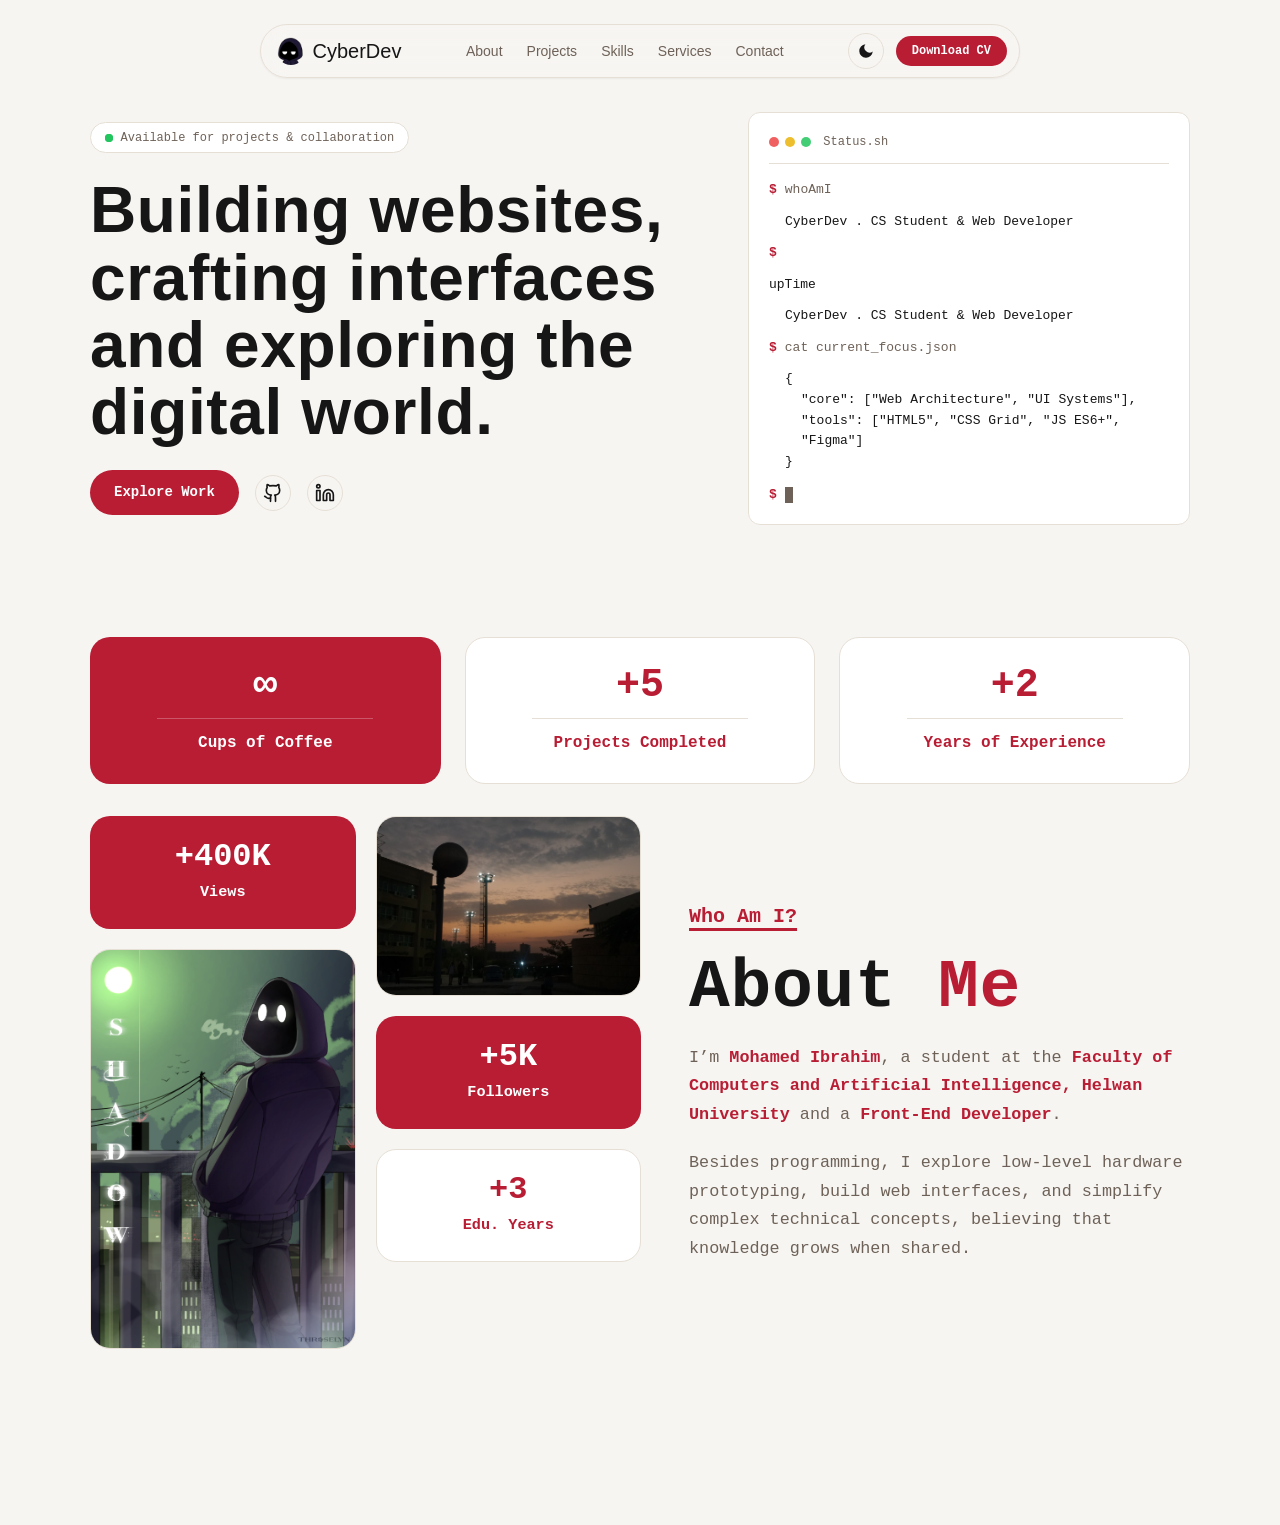
==== index.html @ 418213b0 "Moon icon fixed" ====
<!DOCTYPE html>
<html lang="en" data-theme="dark">
<head>
  <meta charset="UTF-8" />
  <meta name="viewport" content="width=device-width, initial-scale=1.0" />
  <title>CyberDev | Portfolio</title>
  <meta name="description" content="Personal engineering portfolio focusing on systems programming, web architectures, and hardware tinkering." />
  <link rel="stylesheet" href="style.css" />
  <script src="script.js"></script>
  <link rel="icon" type="image/png" href="../Photos/icon1.png">
  <link rel="preconnect" href="https://fonts.googleapis.com">
  <link rel="preconnect" href="https://fonts.gstatic.com" crossorigin>
  <link href="https://fonts.googleapis.com/css2?family=Inter:wght@400;500;600;700&family=JetBrains+Mono:wght@400;500;600&display=swap" rel="stylesheet">
  <link href="https://fonts.googleapis.com/css2?family=Syncopate:wght@700&family=Syne:wght@700;800&display=swap" rel="stylesheet">
</head>

<body class="page-container">
    <header>
<nav class="nav-pill">
            <a href="#" class="nav-brand">
                <span class="nav-logo">
                    <img src="../Photos/icon1.png" alt="Logo">
                </span>
                <span class="nav-title">CyberDev</span>
            </a>

            <!-- Desktop Links -->
            <div class="nav-links">
                <a href="#About">About</a>
                <a href="#Projects">Projects</a>
                <a href="#Skills">Skills</a>
                <a href="#Services">Services</a>
                <a href="#Contact">Contact</a>
            </div>

            <div class="nav-actions">
                <!-- Theme Toggle Button -->
                <button id="theme-btn" class="btn-icon" aria-label="Toggle Theme">
                    <!-- Sun icon -->
                    <svg class="icon-sun" xmlns="http://www.w3.org/2000/svg" width="18" height="18" viewBox="0 0 24 24" fill="none" stroke="currentColor" stroke-width="2" stroke-linecap="round" stroke-linejoin="round"><circle cx="12" cy="12" r="4"/><path d="M12 2v2"/><path d="M12 20v2"/><path d="m4.93 4.93 1.41 1.41"/><path d="m17.66 17.66 1.41 1.41"/><path d="M2 12h2"/><path d="M20 12h2"/><path d="m6.34 17.66-1.41 1.41"/><path d="m19.07 4.93-1.41 1.41"/></svg>
                    <!-- Moon icon -->
                    <svg class="icon-moon" xmlns="http://www.w3.org/2000/svg" width="18" height="18" viewBox="0 0 24 24" fill="currentColor" stroke="none">
                    <path d="M21 12.79A9 9 0 1 1 11.21 3 7 7 0 0 0 21 12.79z"/>
                    </svg>
                </button>

                <!-- Desktop CV Button -->
                <a href="../assets/CV.pdf" download class="btn-accent btn-sm hide-mobile">Download CV</a>

                <!-- Mobile Hamburger Button -->
                <button id="mobile-menu-btn" class="btn-icon mobile-only" aria-label="Open Navigation Menu">
                    <svg class="icon-menu" xmlns="http://www.w3.org/2000/svg" width="18" height="18" viewBox="0 0 24 24" fill="none" stroke="currentColor" stroke-width="2" stroke-linecap="round" stroke-linejoin="round"><line x1="4" x2="20" y1="12" y2="12"/><line x1="4" x2="20" y1="6" y2="6"/><line x1="4" x2="20" y1="18" y2="18"/></svg>
                    <svg class="icon-close" xmlns="http://www.w3.org/2000/svg" width="18" height="18" viewBox="0 0 24 24" fill="none" stroke="currentColor" stroke-width="2" stroke-linecap="round" stroke-linejoin="round" style="display: none;"><line x1="18" y1="6" x2="6" y2="18"/><line x1="6" y1="6" x2="18" y2="18"/></svg>
                </button>
            </div>
        </nav>

        <!-- Mobile Dropdown Drawer -->
        <div id="mobile-drawer" class="mobile-drawer surface">
            <a href="#About" class="mobile-nav-link">About</a>
            <a href="#Projects" class="mobile-nav-link">Projects</a>
            <a href="#Skills" class="mobile-nav-link">Skills</a>
            <a href="#Services" class="mobile-nav-link">Services</a>
            <a href="#Contact" class="mobile-nav-link">Contact</a>
            <a href="../assets/CV.pdf" download class="btn-accent btn-full">Download CV</a>
        </div>
    </header>
    <main class="main-content">
        <!--Hero Section-->
        <section class="hero-grid">
            <!--Left Column:Header Text-->
            <div class="hero-text scroll-reveal slide-left">
                <div class="status-pill">
                    <span class="status-dot"></span>
                    <span class="status-text">Available for projects & collaboration</span>
                </div>

                <h1 class="hero-title">Building websites, crafting interfaces and exploring the digital world.</h1>
                <div class="hero-actions">
                    <a href="#projects" class="btn-accent">Explore Work</a>
                    <a href="https://github.com/MohamedIbrahim-Cyber" target="_blank" rel="noopener noreferrer" class="btn-icon surface" aria-label="GitHub">
                        <svg xmlns="http://www.w3.org/2000/svg" width="20" height="20" viewBox="0 0 24 24" fill="none" stroke="currentColor" stroke-width="2" stroke-linecap="round" stroke-linejoin="round"><path d="M15 22v-4a4.8 4.8 0 0 0-1-3.5c3 0 6-2 6-5.5.08-1.25-.27-2.48-1-3.5.28-1.15.28-2.35 0-3.5 0 0-1 0-3 1.5-2.64-.5-5.36-.5-8 0C6 2 5 2 5 2c-.3 1.15-.3 2.35 0 3.5A5.403 5.403 0 0 0 4 9c0 3.5 3 5.5 6 5.5-.39.49-.68 1.05-.85 1.65-.17.6-.22 1.23-.15 1.85v4"/><path d="M9 18c-4.51 2-5-2-7-2"/></svg>
                    </a>
                    <a href="https://linkedin.com" target="_blank" rel="noopener noreferrer" class="btn-icon surface" aria-label="LinkedIn">
                        <svg xmlns="http://www.w3.org/2000/svg" width="20" height="20" viewBox="0 0 24 24" fill="none" stroke="currentColor" stroke-width="2" stroke-linecap="round" stroke-linejoin="round"><path d="M16 8a6 6 0 0 1 6 6v7h-4v-7a2 2 0 0 0-2-2 2 2 0 0 0-2 2v7h-4v-7a6 6 0 0 1 6-6z"/><rect width="4" height="12" x="2" y="9"/><circle cx="4" cy="4" r="2"/></svg>
                    </a>
                </div>
            </div>
            <!--Right Column: Terminal-->
            <div class="terminal-card surface scroll-reveal slide-right delay-200">
                <div class="terminal-header">
                    <div class="window-dots">
                        <span class="dot red-dot"></span>
                        <span class="dot yellow-dot"></span>
                        <span class="dot green-dot"></span>
                    </div>
                    <span class="terminal-title">Status.sh</span>
                </div>
                <div class="terminal-body">
                    <div class="command-line">
                        <span class="prompt-symbol">$</span>
                        <span>whoAmI</span>
                    </div>
                    <div class="command-output">CyberDev . CS Student & Web Developer</div>
                        <span class="prompt-symbol">$</span>
                        <span>upTime</span>
                    <div class="command-output">CyberDev . CS Student & Web Developer</div>
                    <div class="command-line">
                        <span class="prompt-symbol">$</span>
                        <span>cat current_focus.json</span>
                    </div>
                    <div class="command-output json-block">
                        <span>{</span>
                        <div class="json-indent">"core": ["Web Architecture", "UI Systems"],</div>
                        <div class="json-indent">"tools": ["HTML5", "CSS Grid", "JS ES6+", "Figma"]</div>
                        <span>}</span>
                    </div>
                    <div class="command-line">
                        <span class="prompt-symbol">$</span>
                        <span class="cursor-blink"></span>
                    </div>
                </div>
            </div>
        </section>
        <section id="About" class="section-container">
        <!-- Top row (3 cards) -->
        <div class="stats-top-grid">
            <div class="stat-card stat-card-accent">
            <span class="stat-number">∞</span>
            <hr class="stat-divider">
            <span class="stat-label">Cups of Coffee</span>
            </div>

            <div class="stat-card surface">
            <span class="stat-number">+5</span>
            <hr class="stat-divider">
            <span class="stat-label">Projects Completed</span>
            </div>

            <div class="stat-card surface">
            <span class="stat-number">+2</span>
            <hr class="stat-divider">
            <span class="stat-label">Years of Experience</span>
            </div>
        </div>

        <!-- Bottom row: Mosaic on Left + Bio on Right -->
        <div class="about-bento-grid">
            
            <!-- Left: 2-Column Media/Stats Mosaic -->
            <div class="mosaic-grid">
            
            <!-- Mosaic Column 1 -->
            <div class="mosaic-col">
                <div class="stat-card stat-card-accent stat-mini">
                <span class="stat-number">+400K</span>
                <span class="stat-label">Views</span>
                </div>
                <div class="photo-card photo-tall surface">
                <img src="../Photos/shadow-card.png" alt="Profile tall">
                </div>
            </div>

            <!-- Mosaic Column 2 -->
            <div class="mosaic-col">
                <div class="photo-card photo-wide surface">
                <img src="../Photos/sun-card.jpg" alt="Campus wide">
                </div>
                <div class="stat-card stat-card-accent stat-mini">
                <span class="stat-number">+5K</span>
                <span class="stat-label">Followers</span>
                </div>
                <div class="stat-card surface stat-mini stat-white">
                <span class="stat-number">+3</span>
                <span class="stat-label">Edu. Years</span>
                </div>
            </div>

            </div>

            <!-- Right: Bio Card -->
            <div class="bio-card">
            <span class="bio-subtitle">Who Am I?</span>
            <h2 class="bio-title">About <span class="text-accent-inline">Me</span></h2>
            <p class="bio-text">
                I’m <strong class="text-highlight">Mohamed Ibrahim</strong>, a student at the <strong class="text-highlight">Faculty of Computers and Artificial Intelligence, Helwan University</strong> and a <strong class="text-highlight">Front-End Developer</strong>.
            </p>
            <p class="bio-text">
                Besides programming, I explore low-level hardware prototyping, build web interfaces, and simplify complex technical concepts, believing that knowledge grows when shared.
            </p>
            </div>

        </div>
        </section>
        <section id="projects" class="section-container">

    </main>
    <footer>

    </footer>
</body>
</html>
---- style.css ----
:root {
  /* Light Theme Default */
--bg: #f7f5f2;             
  --surface: #ffffff;       
  --border: #e6dfd5;        
  --text-primary: #161616;   
  --text-secondary: #6e6258;
  --accent-bg: #b81d34;      
  --accent-text: #ffffff;
  --font-header: 'Bebas Neue', Impact, 'Arial Narrow', sans-serif;
  --font-body:'Shadows Into Light', monospace;
  --ease-spring: cubic-bezier(0.16, 1, 0.3, 1);
  --shadow-sm: 0 1px 2px 0 rgba(0, 0, 0, 0.05);
  --shadow-hover: 0 20px 40px -10px rgba(0, 0, 0, 0.12);
}

[data-theme="dark"] {
  /* Dark Theme */
  --bg: #161616;             
  --surface: #282828;       
  --border: #710014;         
  --text-primary: #f2f1ed;   
  --text-secondary: #b38f6f; 
  --accent-bg: #b81d34;    
  --accent-text: #ffffff;
  --shadow-hover: 0 20px 40px -10px rgba(255, 255, 255, 0.04);
}

*, *::before, *::after {
  box-sizing: border-box;
  margin: 0;
  padding: 0;
}

html {
  scroll-behavior: smooth;
}

body {
  background-color: var(--bg);
  color: var(--text-primary);
  font-family: var(--font-header);
  line-height: 1.5;
  -webkit-font-smoothing: antialiased;
  transition: background-color 0.3s ease, color 0.3s ease;
  overflow-x: hidden;
}

h1, h2, h3, h4, h5, h6 { 
  font-family: var(--font-header);
  letter-spacing: 0.01em;
  color: var(--text-primary); 
}

p { 
  color: var(--text-secondary); 
}

span { color: var(--accent); }

button {
  background-color: var(--primary);
  color: var(--text);
}

.page-container {
  min-height: 100vh;
  display: flex;
  flex-direction: column;
  align-items: center;
  padding: 6rem 1.5rem 4rem ;  
}
.main-content{
  width: 100%;
  max-width: 1100px;
  display:flex;
  flex-direction: column;
  gap: 7rem;
}

.surface{
  background-color: var(--surface);
  border: 1px solid var(--border);
  transition: background-color 0.3s ease, border-color 0.3s ease;
}


/* Buttons */

.btn-accent{
  background-color: var(--accent-bg);
  color: var(--accent-text);
  font-family: var(--font-body);
  font-weight:600;
  padding: 0.75rem 1.5rem;
  border-radius: 9999px;
  text-decoration: none;
  display: inline-flex;
  align-items: center;
  gap: 0.5rem;
  font-size: 0.875rem;
  border:none;
  cursor: pointer;
  transition: transform 0.2s ease, opacity 0.2s ease;
}

.btn-accent:hover{
  transform: translateY(-1px);
  opacity: 0.9;
}

.btn-sm{
  padding: 0.4rem 1rem;
  font-size: 0.75rem;
}

.btn-icon{
  width: 2.25rem;
  height: 2.25rem;
  border-radius: 50%;
  display:flex;
  align-items: center;
  justify-content: center;
  background: transparent;
  color: var(--text-primary);
  border: 1px solid var(--border);
  cursor:pointer;
  text-decoration: none;
  transition: background-color 0.2s ease, color 0.2s ease;
}

.btn-icon:hover{
  background-color: var(--border);
}

/* nav pill*/

.nav-pill{
  position:fixed;
  top:1.5rem;
  left:50%;
  transform:translateX(-50%);
  z-index: 1000;
  display: flex;
  align-items:center;
  justify-content:space-between;
  width: calc(100% - 3rem);
  max-width: 760px;
  padding: 0.5rem 0.75rem 0.5rem 1rem;
  border-radius: 9999px;
  background-color: rgba(var(--surface),0.75);
  backdrop-filter: blur(12px);
  -webkit-backdrop-filter: blur(12px);
  border: 1px solid var(--border);
  box-shadow: var(--shadow-sm);
}
.nav-brand{
  display:flex;
  align-items: center;
  gap:0.5rem;
  font-family: var(--font-header);
  font-size: 1.25rem;
  color: var(--text-primary);
  text-decoration:none;
}
.nav-logo img {
  width: 1.75rem;
  height: 1.75rem;
  border-radius: 50%;
  object-fit: cover;
  display: block;
}

.nav-links{
  display: none;
  align-items: center;
  gap: 1.5rem;
}

.nav-links a {
  color: var(--text-secondary);
  text-decoration: none;
  font-size: 0.875rem;
  font-weight: 500;
  transition: color 0.2s ease;
}

.nav-links a:hover {
  color: var(--text-primary);
}

.nav-actions {
  display: flex;
  align-items: center;
  gap: 0.75rem;
}

.mobile-only {
  display: flex;
}

@media (min-width: 768px) {
  .mobile-only {
    display: none !important;
  }
}

.mobile-drawer {
  position: fixed;
  top: 5.5rem;
  left: 50%;
  transform: translateX(-50%) translateY(-20px);
  width: calc(100% - 3rem);
  max-width: 760px;
  border-radius: 1.5rem;
  padding: 1.5rem;
  display: flex;
  flex-direction: column;
  gap: 1rem;
  z-index: 999;
  box-shadow: var(--shadow-hover);
  opacity: 0;
  pointer-events: none;
  transition: opacity 0.3s var(--ease-spring), transform 0.3s var(--ease-spring);
}

.mobile-drawer.is-open {
  opacity: 1;
  pointer-events: auto;
  transform: translateX(-50%) translateY(0);
}

.mobile-nav-link {
  font-family: var(--font-header);
  font-size: 1.4rem;
  letter-spacing: 0.03em;
  color: var(--text-primary);
  text-decoration: none;
  padding: 0.5rem 0;
  border-bottom: 1px solid var(--border);
  transition: color 0.2s ease;
}

.mobile-nav-link:hover {
  color: var(--accent-bg);
}

.btn-full {
  width: 100%;
  justify-content: center;
  margin-top: 0.5rem;
}

/* Light/Dark Mode Icon Swap */
[data-theme="dark"] .icon-moon { display: none; }
[data-theme="dark"] .icon-sun { display: block; }
:root:not([data-theme="dark"]) .icon-moon { display: block; }
:root:not([data-theme="dark"]) .icon-sun { display: none; }


/* HERO SECTION & TERMINAL CARD */
.hero-grid {
  display: grid;
  grid-template-columns: 1fr;
  gap: 2.5rem;
  align-items: center;
  margin-top: 1rem;
}

.hero-text {
  display: flex;
  flex-direction: column;
  gap: 1.5rem;
}

.hero-title {
  font-family: var(--font-display);
  font-size: clamp(2.5rem, 6vw, 4rem);
  line-height: 1.05;
}

.hero-actions {
  display: flex;
  flex-wrap: wrap;
  align-items: center;
  gap: 1rem;
}

/* Live Status Dot & Pulse */
.status-pill {
  display: inline-flex;
  align-items: center;
  gap: 0.5rem;
  padding: 0.35rem 0.85rem;
  border-radius: 9999px;
  background-color: var(--surface);
  border: 1px solid var(--border);
  font-family: var(--font-body);
  font-size: 0.75rem;
  color: var(--text-secondary);
  width: fit-content;
}

.status-dot {
  position: relative;
  width: 0.5rem;
  height: 0.5rem;
  border-radius: 50%;
  background-color: #22C55E;
}

.status-dot::before {
  content: '';
  position: absolute;
  top: 0; left: 0;
  width: 100%; height: 100%;
  background-color: inherit;
  border-radius: 50%;
  animation: pulse-ring 2s var(--ease-spring) infinite;
}

/* Terminal Card */
.terminal-card {
  border-radius: 0.75rem;
  padding: 1.25rem;
  font-size: 0.8125rem;
  display: flex;
  flex-direction: column;
  gap: 1rem;
  font-family: var(--font-body);
  animation: floating 2.5s ease-in-out infinite alternate;
  will-change: transform;
}

.terminal-header {
  display: flex;
  align-items: center;
  border-bottom: 1px solid var(--border);
  padding-bottom: 0.75rem;
  color: var(--text-secondary);
}

.window-dots {
  display: flex;
  gap: 0.35rem;
}

.dot {
  width: 0.65rem;
  height: 0.65rem;
  border-radius: 50%;
}
.red-dot{ background-color: rgba(239, 68, 68, 0.85); }
.yellow-dot{ background-color: rgba(234, 179, 8, 0.85); }
.green-dot{ background-color: rgba(34, 197, 94, 0.85); }

.terminal-title {
  margin-left: 0.75rem;
  font-size: 0.75rem;
}

.terminal-body {
  display: flex;
  flex-direction: column;
  gap: 0.75rem;
}

.command-line {
  display: flex;
  align-items: center;
  gap: 0.5rem;
  color: var(--text-secondary);
}

.prompt-symbol {
  color: var(--accent-bg);
  font-weight: 600;
}

.command-output {
  padding-left: 1rem;
  color: var(--text-primary);
}

.json-block {
  line-height: 1.6;
}

.json-indent {
  padding-left: 1rem;
}

.cursor-blink {
  display: inline-block;
  width: 0.5rem;
  height: 1rem;
  background-color: currentColor;
  vertical-align: middle;
  animation: blink 1s step-end infinite;
}

/*about me*/

/* Top 3 Stat Cards */
.stats-top-grid {
  display: grid;
  grid-template-columns: 1fr;
  gap: 1.5rem;
}

@media (min-width: 768px) {
  .stats-top-grid {
    grid-template-columns: repeat(3, 1fr);
  }
}

.stat-card {
  border-radius: 1.25rem;
  padding: 1.75rem 1.25rem;
  display: flex;
  flex-direction: column;
  align-items: center;
  justify-content: center;
  text-align: center;
  gap: 0.5rem;
  border: 1px solid var(--border);
  transition: transform 0.2s ease, box-shadow 0.2s ease;
}

.stat-card:hover {
  transform: translateY(-3px);
}

.stat-card-accent {
  background-color: var(--accent-bg);
  border-color: transparent;
  color: var(--accent-text);
}

.stat-number {
  font-family: var(--font-body);
  font-weight: 800;
  font-size: 2.5rem;
  line-height: 1;
  color: var(--accent-bg);
}

.stat-card-accent .stat-number {
  color: var(--accent-text);
}

.stat-divider {
  width: 70%;
  border: none;
  border-top: 1px solid var(--border);
  margin: 0.25rem 0;
}

.stat-card-accent .stat-divider {
  border-top-color: rgba(255, 255, 255, 0.25);
}

.stat-label {
  font-family: var(--font-body);
  font-size: 1rem;
  font-weight: 700;
  color: var(--accent-bg);
}

.stat-card-accent .stat-label {
  color: var(--accent-text);
}

/* Bottom Split: Mosaic (Left) & Bio (Right) */
.about-bento-grid {
  display: grid;
  grid-template-columns: 1fr;
  gap: 3rem;
  align-items: center;
  margin-top: 2rem;
}

@media (min-width: 1024px) {
  .about-bento-grid {
    grid-template-columns: 1.15fr 1fr;
  }
}

/* Left Mosaic: Exactly 2 Equal Columns */
.mosaic-grid {
  display: grid;
  grid-template-columns: 1fr 1fr;
  gap: 1.25rem;
}

.mosaic-col {
  display: flex;
  flex-direction: column;
  gap: 1.25rem;
}

/* Mini Stat Card Variants */
.stat-mini {
  padding: 1.5rem 1rem;
  border-radius: 1.25rem;
}

.stat-mini .stat-number {
  font-size: 2rem;
  font-weight: 800;
}

.stat-mini .stat-label {
  font-size: 0.95rem;
  font-weight: 700;
}

.stat-white {
  background-color: var(--surface);
  border: 1px solid var(--border);
}

.stat-white .stat-number,
.stat-white .stat-label {
  color: var(--accent-bg);
}

/* Photo Frames */
.photo-card {
  border-radius: 1.25rem;
  overflow: hidden;
  border: 1px solid var(--border);
}

.photo-card img {
  width: 100%;
  height: 100%;
  object-fit: cover;
  display: block;
}

.photo-tall {
  height: 400px;
}

.photo-wide {
  height: 180px;
}

/* Right Column Bio */
.bio-card {
  display: flex;
  flex-direction: column;
  gap: 1.25rem;
}

.bio-subtitle {
  font-family: var(--font-body);
  font-size: 1.25rem;
  font-weight: 800;
  color: var(--accent-bg);
  text-decoration: underline;
  text-underline-offset: 6px;
  text-decoration-thickness: 3px;
  width: fit-content;
}

.bio-title {
  font-family: var(--font-body);
  font-size: clamp(3rem, 5.5vw, 4.25rem);
  font-weight: 800;
  line-height: 1.05;
  color: var(--text-primary);
}

.text-accent-inline {
  color: var(--accent-bg);
}

.bio-text {
  font-family: var(--font-body);
  font-size: 1.05rem;
  line-height: 1.7;
  color: var(--text-secondary);
}

.text-highlight {
  color: var(--accent-bg);
  font-weight: 700;
}


/* keyframes */
@keyframes floating {
  0% { transform: translateY(0px); }
  100% { transform: translateY(-10px); }
}

@keyframes blink {
  0%, 100% { opacity: 1; }
  50% { opacity: 0; }
}

@keyframes pulse-ring {
  0% { transform: scale(0.8); opacity: 0.7; }
  100% { transform: scale(2.6); opacity: 0; }
}


/* MEDIA QUERIES */
@media (min-width: 768px) {
  .nav-links { display: flex; }
}

@media (min-width: 768px) {
  .stats-top-grid {
    grid-template-columns: repeat(3, 1fr);
  }
}

@media (min-width: 1024px) {
  .about-bento-grid {
    grid-template-columns: 1.1fr 1fr;
  }
}

@media (min-width: 1024px) {
  .hero-grid { grid-template-columns: 7fr 5fr; }
}

@media (max-width: 640px) {
  .hide-mobile { display: none; }
}
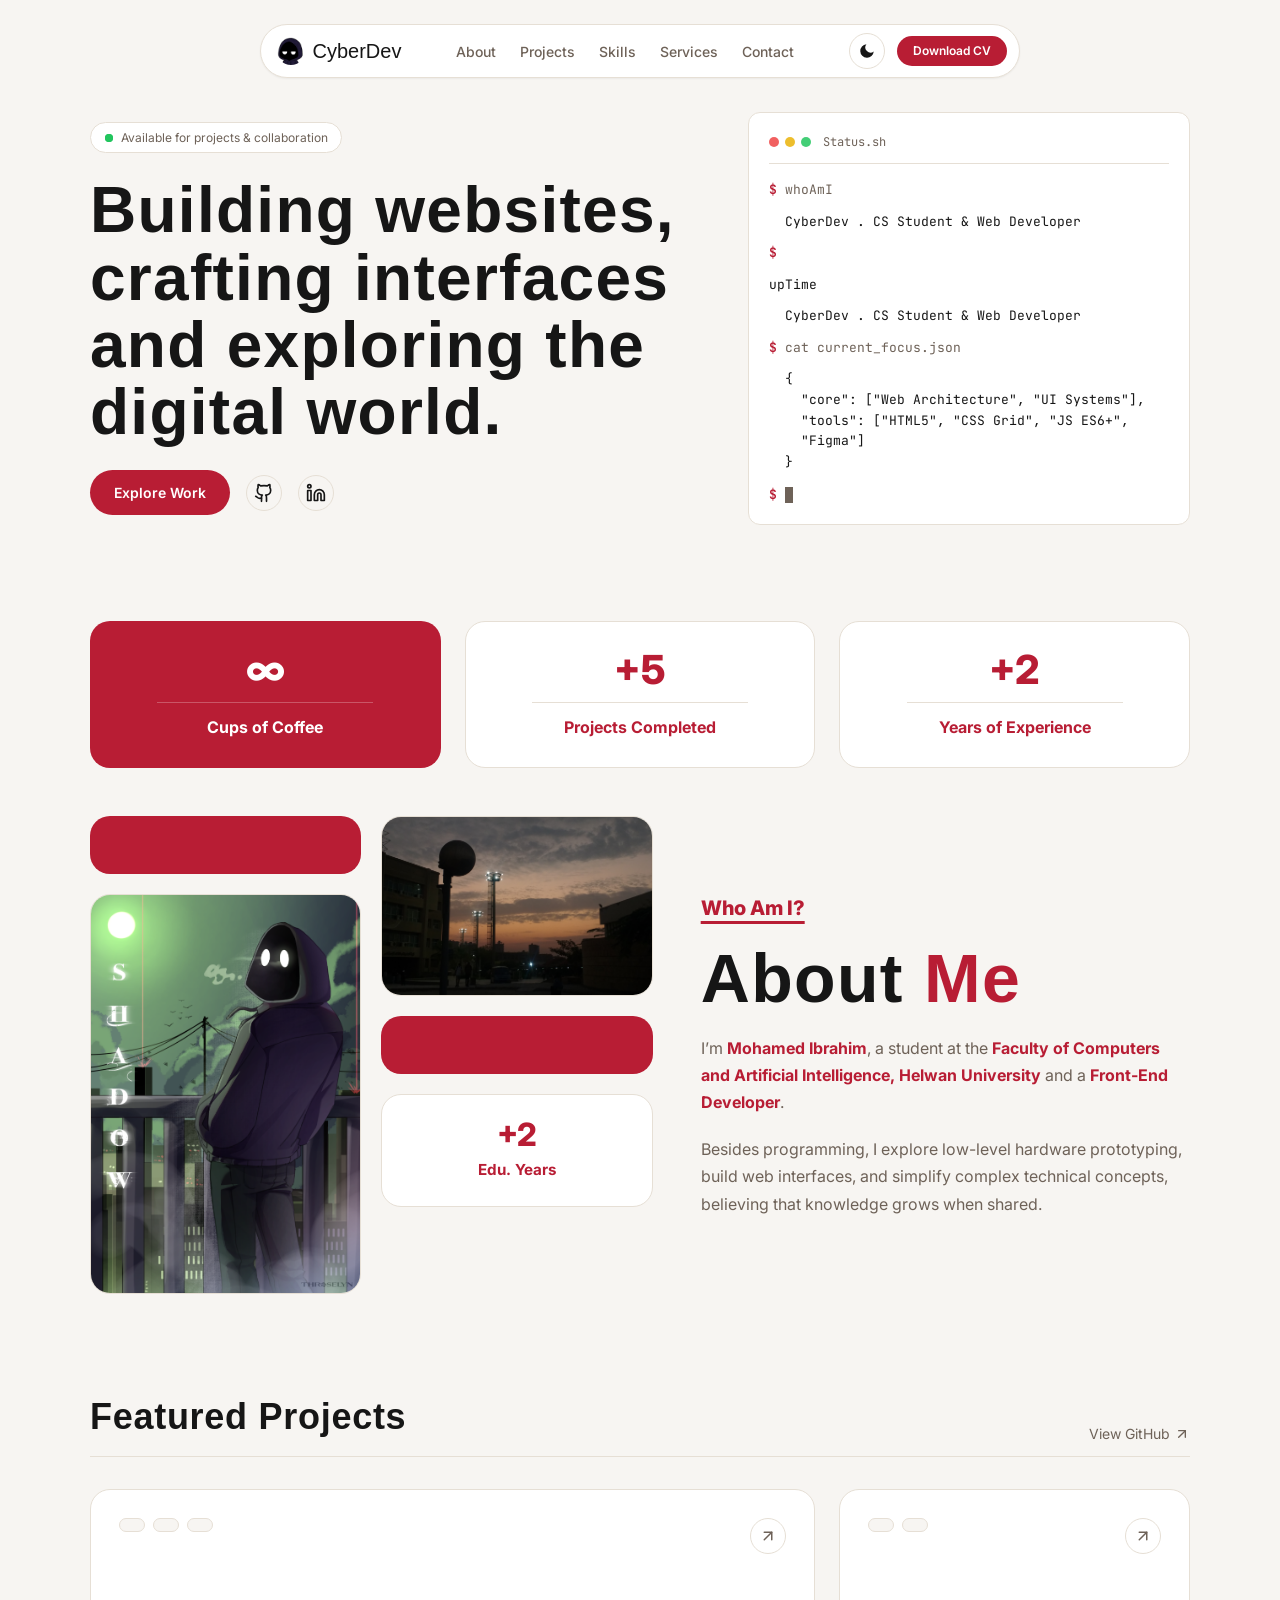
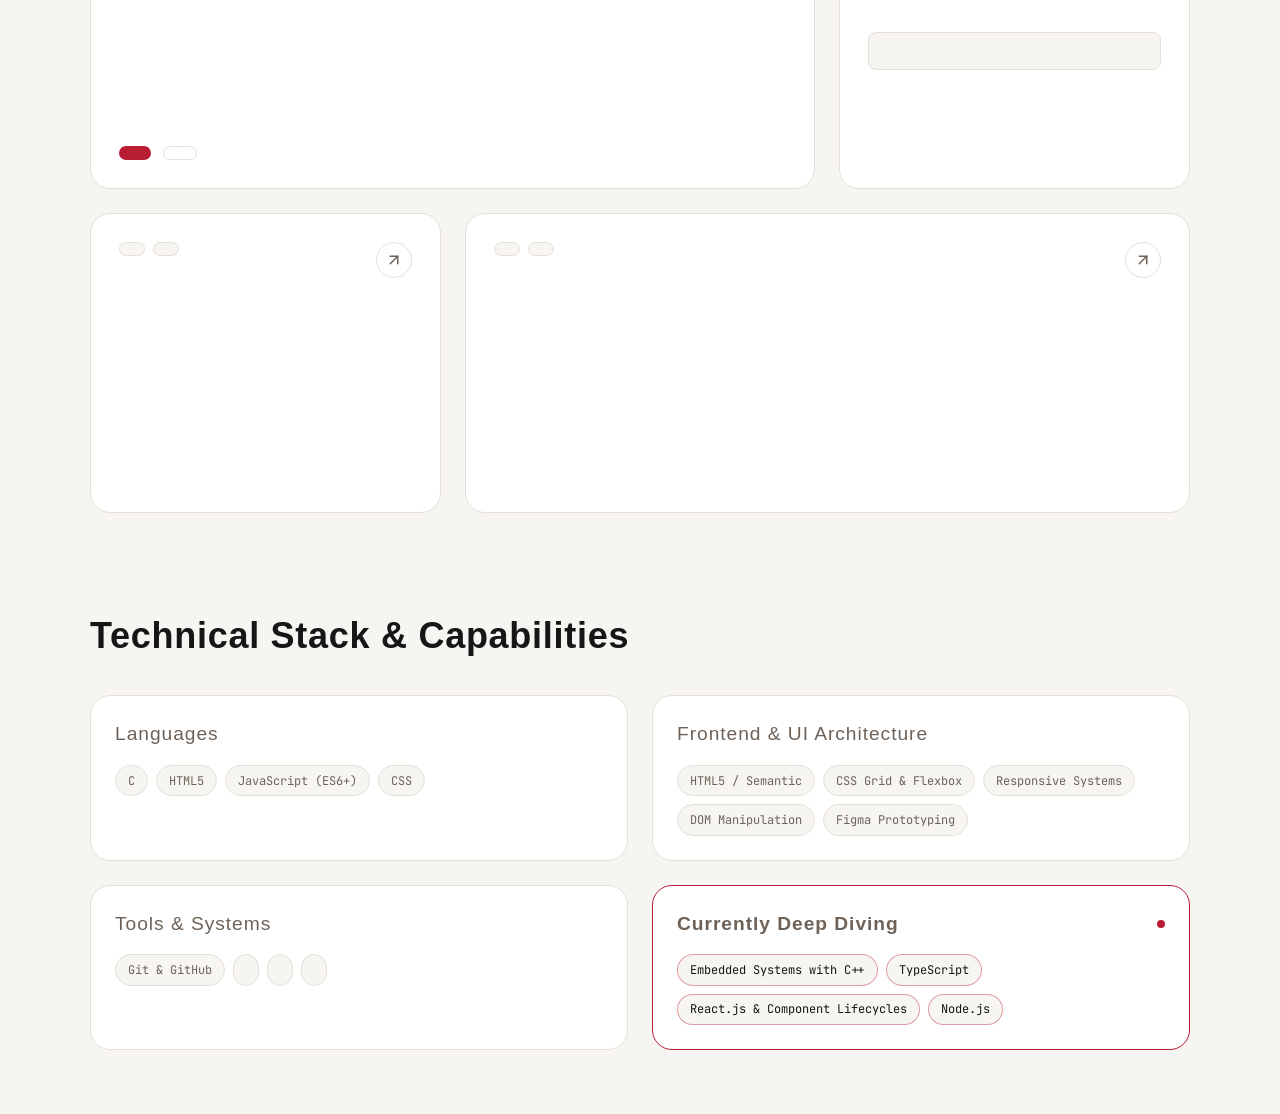
==== commit a19410bc: "Projects and Skills sections added" ====
--- a/index.html
+++ b/index.html
@@ -153,8 +153,8 @@
             <!-- Mosaic Column 1 -->
             <div class="mosaic-col">
                 <div class="stat-card stat-card-accent stat-mini">
-                <span class="stat-number">+400K</span>
-                <span class="stat-label">Views</span>
+                <span class="stat-number"></span>
+                <span class="stat-label"></span>
                 </div>
                 <div class="photo-card photo-tall surface">
                 <img src="../Photos/shadow-card.png" alt="Profile tall">
@@ -167,11 +167,11 @@
                 <img src="../Photos/sun-card.jpg" alt="Campus wide">
                 </div>
                 <div class="stat-card stat-card-accent stat-mini">
-                <span class="stat-number">+5K</span>
-                <span class="stat-label">Followers</span>
+                <span class="stat-number"></span>
+                <span class="stat-label"></span>
                 </div>
                 <div class="stat-card surface stat-mini stat-white">
-                <span class="stat-number">+3</span>
+                <span class="stat-number">+2</span>
                 <span class="stat-label">Edu. Years</span>
                 </div>
             </div>
@@ -192,7 +192,157 @@
 
         </div>
         </section>
-        <section id="projects" class="section-container">
+<!-- 1. FEATURED PROJECTS BENTO SECTION -->
+        <section id="Projects" class="section-container">
+            <div class="section-header-flex">
+                <h2 class="section-title">Featured Projects</h2>
+                <a href="https://github.com/MohamedIbrahim-Cyber" target="_blank" rel="noopener noreferrer" class="link-muted">
+                    View GitHub
+                    <svg xmlns="http://www.w3.org/2000/svg" width="16" height="16" viewBox="0 0 24 24" fill="none" stroke="currentColor" stroke-width="2" stroke-linecap="round" stroke-linejoin="round"><path d="M7 7h10v10"/><path d="M7 17 17 7"/></svg>
+                </a>
+            </div>
+
+            <div class="bento-grid">
+                <!-- Card 1: 2-Column Span Featured Card -->
+                <article class="surface project-card col-span-2">
+                    <div class="project-top">
+                        <div class="tags-container font-mono">
+                            <span class="tag"></span>
+                            <span class="tag"></span>
+                            <span class="tag"></span>
+                        </div>
+                        <a href="" target="_blank" rel="noopener noreferrer" class="icon-circle">
+                            <svg xmlns="http://www.w3.org/2000/svg" width="18" height="18" viewBox="0 0 24 24" fill="none" stroke="currentColor" stroke-width="2" stroke-linecap="round" stroke-linejoin="round"><path d="M7 7h10v10"/><path d="M7 17 17 7"/></svg>
+                        </a>
+                    </div>
+                    <div class="project-bottom">
+                        <h3 class="project-title"></h3>
+                        <p class="project-desc"></p>
+                        <div class="project-actions">
+                            <a href="#" class="btn-accent btn-sm"></a>
+                            <a href="https://github.com/MohamedIbrahim-Cyber" target="_blank" rel="noopener noreferrer" class="btn-surface btn-sm"></a>
+                        </div>
+                    </div>
+                </article>
+
+                <!-- Card 2: 1-Column Span Card with Terminal Benchmark -->
+                <article class="surface project-card">
+                    <div class="project-top">
+                        <div class="tags-container font-mono">
+                            <span class="tag"></span>
+                            <span class="tag"></span>
+                        </div>
+                        <a href="" target="_blank" rel="noopener noreferrer" class="icon-circle">
+                            <svg xmlns="http://www.w3.org/2000/svg" width="18" height="18" viewBox="0 0 24 24" fill="none" stroke="currentColor" stroke-width="2" stroke-linecap="round" stroke-linejoin="round"><path d="M7 7h10v10"/><path d="M7 17 17 7"/></svg>
+                        </a>
+                    </div>
+                    <div class="terminal-preview font-mono">
+                        <div></div>
+                        <div class="text-success"></div>
+                        <div class="text-success"></div>
+                    </div>
+                    <div class="project-bottom">
+                        <h3 class="project-title"></h3>
+                        <p class="project-desc"></p>
+                    </div>
+                </article>
+
+                <!-- Card 3: 1-Column Span Hardware Card -->
+                <article class="surface project-card">
+                    <div class="project-top">
+                        <div class="tags-container font-mono">
+                            <span class="tag"></span>
+                            <span class="tag"></span>
+                        </div>
+                        <a class="icon-circle">
+                            <svg xmlns="http://www.w3.org/2000/svg" width="18" height="18" viewBox="0 0 24 24" fill="none" stroke="currentColor" stroke-width="2" stroke-linecap="round" stroke-linejoin="round"><path d="M7 7h10v10"/><path d="M7 17 17 7"/></svg>
+                        </a>
+                    </div>
+                    <div class="project-bottom">
+                        <h3 class="project-title"></h3>
+                        <p class="project-desc"></p>
+                    </div>
+                </article>
+
+                <!-- Card 4: 2-Column Span Card -->
+                <article class="surface project-card col-span-2">
+                    <div class="project-top">
+                        <div class="tags-container font-mono">
+                            <span class="tag"></span>
+                            <span class="tag"></span>
+                        </div>
+                        <a href="" target="_blank" rel="noopener noreferrer" class="icon-circle">
+                            <svg xmlns="http://www.w3.org/2000/svg" width="18" height="18" viewBox="0 0 24 24" fill="none" stroke="currentColor" stroke-width="2" stroke-linecap="round" stroke-linejoin="round"><path d="M7 7h10v10"/><path d="M7 17 17 7"/></svg>
+                        </a>
+                    </div>
+                    <div class="project-bottom">
+                        <h3 class="project-title"></h3>
+                        <p class="project-desc"></p>
+                    </div>
+                </article>
+            </div>
+        </section>
+
+        <!-- 2. TECHNICAL STACK & LEARNING SECTION -->
+        <section id="Skills" class="section-container">
+            <h2 class="section-title">Technical Stack & Capabilities</h2>
+            
+            <div class="stack-grid">
+                <!-- Category 1: Languages -->
+                <div class="surface stack-card">
+                    <div class="stack-header">
+                        <span class="stack-category">Languages</span>
+                    </div>
+                    <div class="tags-container font-mono">
+                        <span class="tag">C</span>
+                        <span class="tag">HTML5</span>
+                        <span class="tag">JavaScript (ES6+)</span>
+                        <span class="tag">CSS</span>
+                    </div>
+                </div>
+
+                <!-- Category 2: Frontend & UI -->
+                <div class="surface stack-card">
+                    <div class="stack-header">
+                        <span class="stack-category">Frontend & UI Architecture</span>
+                    </div>
+                    <div class="tags-container font-mono">
+                        <span class="tag">HTML5 / Semantic</span>
+                        <span class="tag">CSS Grid & Flexbox</span>
+                        <span class="tag">Responsive Systems</span>
+                        <span class="tag">DOM Manipulation</span>
+                        <span class="tag">Figma Prototyping</span>
+                    </div>
+                </div>
+
+                <!-- Category 3: Tools & Systems -->
+                <div class="surface stack-card">
+                    <div class="stack-header">
+                        <span class="stack-category">Tools & Systems</span>
+                    </div>
+                    <div class="tags-container font-mono">
+                        <span class="tag">Git & GitHub</span>
+                        <span class="tag"></span>
+                        <span class="tag"></span>
+                        <span class="tag"></span>
+                    </div>
+                </div>
+
+                <!-- Category 4: Currently Learning / Deep Focus -->
+                <div class="surface stack-card stack-card-focus">
+                    <div class="stack-header">
+                        <span class="stack-category text-accent-inline">Currently Deep Diving</span>
+                        <span class="pulse-indicator"></span>
+                    </div>
+                    <div class="tags-container font-mono">
+                        <span class="tag tag-highlight">Embedded Systems with C++</span>
+                        <span class="tag tag-highlight">TypeScript</span>
+                        <span class="tag tag-highlight">React.js & Component Lifecycles</span>
+                        <span class="tag tag-highlight">Node.js</span>
+                    </div>
+                </div>
+            </div>
+        </section>
 
     </main>
     <footer>
--- a/style.css
+++ b/style.css
@@ -1,6 +1,7 @@
+/* colors and root */
 :root {
-  /* Light Theme Default */
---bg: #f7f5f2;             
+  /* Light Theme */
+  --bg: #f7f5f2;             
   --surface: #ffffff;       
   --border: #e6dfd5;        
   --text-primary: #161616;   
@@ -8,7 +9,8 @@
   --accent-bg: #b81d34;      
   --accent-text: #ffffff;
   --font-header: 'Bebas Neue', Impact, 'Arial Narrow', sans-serif;
-  --font-body:'Shadows Into Light', monospace;
+  --font-body: 'Inter', -apple-system, BlinkMacSystemFont, sans-serif;
+  --font-mono: 'JetBrains Mono', monospace;
   --ease-spring: cubic-bezier(0.16, 1, 0.3, 1);
   --shadow-sm: 0 1px 2px 0 rgba(0, 0, 0, 0.05);
   --shadow-hover: 0 20px 40px -10px rgba(0, 0, 0, 0.12);
@@ -39,7 +41,7 @@
 body {
   background-color: var(--bg);
   color: var(--text-primary);
-  font-family: var(--font-header);
+  font-family: var(--font-body);
   line-height: 1.5;
   -webkit-font-smoothing: antialiased;
   transition: background-color 0.3s ease, color 0.3s ease;
@@ -48,7 +50,7 @@
 
 h1, h2, h3, h4, h5, h6 { 
   font-family: var(--font-header);
-  letter-spacing: 0.01em;
+  letter-spacing: 0.02em;
   color: var(--text-primary); 
 }
 
@@ -56,11 +58,15 @@
   color: var(--text-secondary); 
 }
 
-span { color: var(--accent); }
-
-button {
-  background-color: var(--primary);
-  color: var(--text);
+/* main classes */
+.font-mono { font-family: var(--font-mono); }
+.text-accent-inline, .text-highlight { color: var(--accent-bg); font-weight: 700; }
+.text-success { color: #22C55E; }
+
+.surface {
+  background-color: var(--surface);
+  border: 1px solid var(--border);
+  transition: background-color 0.3s ease, border-color 0.3s ease;
 }
 
 .page-container {
@@ -68,30 +74,59 @@
   display: flex;
   flex-direction: column;
   align-items: center;
-  padding: 6rem 1.5rem 4rem ;  
-}
-.main-content{
+  padding: 6rem 1.5rem 4rem;  
+}
+
+.main-content {
   width: 100%;
   max-width: 1100px;
-  display:flex;
-  flex-direction: column;
-  gap: 7rem;
-}
-
-.surface{
-  background-color: var(--surface);
-  border: 1px solid var(--border);
-  transition: background-color 0.3s ease, border-color 0.3s ease;
-}
-
+  display: flex;
+  flex-direction: column;
+  gap: 6rem;
+}
+
+.section-container {
+  display: flex;
+  flex-direction: column;
+  gap: 2rem;
+}
+
+.section-header-flex {
+  display: flex;
+  justify-content: space-between;
+  align-items: flex-end;
+  border-bottom: 1px solid var(--border);
+  padding-bottom: 0.75rem;
+}
+
+.section-title {
+  font-family: var(--font-header);
+  font-size: 2.25rem;
+  letter-spacing: 0.02em;
+  color: var(--text-primary);
+}
+
+.link-muted {
+  color: var(--text-secondary);
+  text-decoration: none;
+  font-family: var(--font-body);
+  font-size: 0.875rem;
+  display: flex;
+  align-items: center;
+  gap: 0.25rem;
+  transition: color 0.2s ease;
+}
+
+.link-muted:hover {
+  color: var(--accent-bg);
+}
 
 /* Buttons */
-
-.btn-accent{
+.btn-accent {
   background-color: var(--accent-bg);
   color: var(--accent-text);
   font-family: var(--font-body);
-  font-weight:600;
+  font-weight: 600;
   padding: 0.75rem 1.5rem;
   border-radius: 9999px;
   text-decoration: none;
@@ -99,70 +134,98 @@
   align-items: center;
   gap: 0.5rem;
   font-size: 0.875rem;
-  border:none;
+  border: none;
   cursor: pointer;
   transition: transform 0.2s ease, opacity 0.2s ease;
 }
 
-.btn-accent:hover{
+.btn-accent:hover {
   transform: translateY(-1px);
   opacity: 0.9;
 }
 
-.btn-sm{
+.btn-surface {
+  background-color: var(--surface);
+  color: var(--text-primary);
+  border: 1px solid var(--border);
+  font-family: var(--font-body);
+  font-weight: 500;
+  padding: 0.4rem 1rem;
+  border-radius: 9999px;
+  text-decoration: none;
+  font-size: 0.75rem;
+  transition: background-color 0.2s ease, border-color 0.2s ease;
+}
+
+.btn-surface:hover {
+  background-color: var(--border);
+}
+
+.btn-sm {
   padding: 0.4rem 1rem;
   font-size: 0.75rem;
 }
 
-.btn-icon{
+.btn-full {
+  width: 100%;
+  justify-content: center;
+}
+
+.btn-icon {
   width: 2.25rem;
   height: 2.25rem;
   border-radius: 50%;
-  display:flex;
+  display: flex;
   align-items: center;
   justify-content: center;
   background: transparent;
   color: var(--text-primary);
   border: 1px solid var(--border);
-  cursor:pointer;
+  cursor: pointer;
   text-decoration: none;
+  padding: 0;
   transition: background-color 0.2s ease, color 0.2s ease;
 }
 
-.btn-icon:hover{
+.btn-icon:hover {
   background-color: var(--border);
 }
 
-/* nav pill*/
-
-.nav-pill{
-  position:fixed;
-  top:1.5rem;
-  left:50%;
-  transform:translateX(-50%);
+.btn-icon svg {
+  display: block;
+}
+
+/* Navigation Pill */
+.nav-pill {
+  position: fixed;
+  top: 1.5rem;
+  left: 50%;
+  transform: translateX(-50%);
   z-index: 1000;
   display: flex;
-  align-items:center;
-  justify-content:space-between;
+  align-items: center;
+  justify-content: space-between;
   width: calc(100% - 3rem);
   max-width: 760px;
   padding: 0.5rem 0.75rem 0.5rem 1rem;
   border-radius: 9999px;
-  background-color: rgba(var(--surface),0.75);
+  background-color: var(--surface);
   backdrop-filter: blur(12px);
   -webkit-backdrop-filter: blur(12px);
   border: 1px solid var(--border);
   box-shadow: var(--shadow-sm);
 }
-.nav-brand{
-  display:flex;
-  align-items: center;
-  gap:0.5rem;
+
+.nav-brand {
+  display: flex;
+  align-items: center;
+  gap: 0.5rem;
   font-family: var(--font-header);
   font-size: 1.25rem;
   color: var(--text-primary);
-  text-decoration:none;
-}
+  text-decoration: none;
+}
+
 .nav-logo img {
   width: 1.75rem;
   height: 1.75rem;
@@ -171,7 +234,7 @@
   display: block;
 }
 
-.nav-links{
+.nav-links {
   display: none;
   align-items: center;
   gap: 1.5rem;
@@ -197,12 +260,6 @@
 
 .mobile-only {
   display: flex;
-}
-
-@media (min-width: 768px) {
-  .mobile-only {
-    display: none !important;
-  }
 }
 
 .mobile-drawer {
@@ -245,20 +302,13 @@
   color: var(--accent-bg);
 }
 
-.btn-full {
-  width: 100%;
-  justify-content: center;
-  margin-top: 0.5rem;
-}
-
-/* Light/Dark Mode Icon Swap */
-[data-theme="dark"] .icon-moon { display: none; }
-[data-theme="dark"] .icon-sun { display: block; }
-:root:not([data-theme="dark"]) .icon-moon { display: block; }
-:root:not([data-theme="dark"]) .icon-sun { display: none; }
-
-
-/* HERO SECTION & TERMINAL CARD */
+/* Light / Dark Mode Icon Swapping */
+[data-theme="dark"] .icon-moon { display: none !important; }
+[data-theme="dark"] .icon-sun { display: block !important; }
+:root:not([data-theme="dark"]) .icon-moon { display: block !important; }
+:root:not([data-theme="dark"]) .icon-sun { display: none !important; }
+
+/* Hero Section and Terminal */
 .hero-grid {
   display: grid;
   grid-template-columns: 1fr;
@@ -274,7 +324,7 @@
 }
 
 .hero-title {
-  font-family: var(--font-display);
+  font-family: var(--font-header);
   font-size: clamp(2.5rem, 6vw, 4rem);
   line-height: 1.05;
 }
@@ -286,7 +336,7 @@
   gap: 1rem;
 }
 
-/* Live Status Dot & Pulse */
+/* Status Pill */
 .status-pill {
   display: inline-flex;
   align-items: center;
@@ -327,8 +377,8 @@
   display: flex;
   flex-direction: column;
   gap: 1rem;
-  font-family: var(--font-body);
-  animation: floating 2.5s ease-in-out infinite alternate;
+  font-family: var(--font-mono);
+  animation: floating 3s ease-in-out infinite alternate;
   will-change: transform;
 }
 
@@ -350,9 +400,9 @@
   height: 0.65rem;
   border-radius: 50%;
 }
-.red-dot{ background-color: rgba(239, 68, 68, 0.85); }
-.yellow-dot{ background-color: rgba(234, 179, 8, 0.85); }
-.green-dot{ background-color: rgba(34, 197, 94, 0.85); }
+.red-dot { background-color: rgba(239, 68, 68, 0.85); }
+.yellow-dot { background-color: rgba(234, 179, 8, 0.85); }
+.green-dot { background-color: rgba(34, 197, 94, 0.85); }
 
 .terminal-title {
   margin-left: 0.75rem;
@@ -399,19 +449,11 @@
   animation: blink 1s step-end infinite;
 }
 
-/*about me*/
-
-/* Top 3 Stat Cards */
+/* About Section */
 .stats-top-grid {
   display: grid;
   grid-template-columns: 1fr;
   gap: 1.5rem;
-}
-
-@media (min-width: 768px) {
-  .stats-top-grid {
-    grid-template-columns: repeat(3, 1fr);
-  }
 }
 
 .stat-card {
@@ -471,22 +513,14 @@
   color: var(--accent-text);
 }
 
-/* Bottom Split: Mosaic (Left) & Bio (Right) */
 .about-bento-grid {
   display: grid;
   grid-template-columns: 1fr;
   gap: 3rem;
   align-items: center;
-  margin-top: 2rem;
-}
-
-@media (min-width: 1024px) {
-  .about-bento-grid {
-    grid-template-columns: 1.15fr 1fr;
-  }
-}
-
-/* Left Mosaic: Exactly 2 Equal Columns */
+  margin-top: 1rem;
+}
+
 .mosaic-grid {
   display: grid;
   grid-template-columns: 1fr 1fr;
@@ -499,7 +533,6 @@
   gap: 1.25rem;
 }
 
-/* Mini Stat Card Variants */
 .stat-mini {
   padding: 1.5rem 1rem;
   border-radius: 1.25rem;
@@ -525,7 +558,6 @@
   color: var(--accent-bg);
 }
 
-/* Photo Frames */
 .photo-card {
   border-radius: 1.25rem;
   overflow: hidden;
@@ -547,7 +579,6 @@
   height: 180px;
 }
 
-/* Right Column Bio */
 .bio-card {
   display: flex;
   flex-direction: column;
@@ -566,34 +597,176 @@
 }
 
 .bio-title {
-  font-family: var(--font-body);
+  font-family: var(--font-header);
   font-size: clamp(3rem, 5.5vw, 4.25rem);
-  font-weight: 800;
   line-height: 1.05;
   color: var(--text-primary);
 }
 
-.text-accent-inline {
+.bio-text {
+  font-family: var(--font-body);
+  font-size: 1rem;
+  line-height: 1.7;
+  color: var(--text-secondary);
+}
+
+/* Projects Section */
+.bento-grid {
+  display: grid;
+  grid-template-columns: 1fr;
+  gap: 1.5rem;
+}
+
+.project-card {
+  border-radius: 1.25rem;
+  padding: 1.75rem;
+  display: flex;
+  flex-direction: column;
+  justify-content: space-between;
+  min-height: 300px;
+  cursor: pointer;
+  transition: transform 0.3s var(--ease-spring), box-shadow 0.3s ease, border-color 0.3s ease;
+}
+
+.project-card:hover {
+  transform: translateY(-4px);
+  border-color: var(--accent-bg);
+  box-shadow: var(--shadow-hover);
+}
+
+.project-top {
+  display: flex;
+  justify-content: space-between;
+  align-items: flex-start;
+  margin-bottom: 1.5rem;
+}
+
+.icon-circle {
+  width: 2.25rem;
+  height: 2.25rem;
+  border-radius: 50%;
+  border: 1px solid var(--border);
+  display: flex;
+  align-items: center;
+  justify-content: center;
+  color: var(--text-secondary);
+  transition: transform 0.3s ease, color 0.3s ease, border-color 0.3s ease;
+}
+
+.project-card:hover .icon-circle {
+  transform: rotate(45deg);
   color: var(--accent-bg);
-}
-
-.bio-text {
-  font-family: var(--font-body);
-  font-size: 1.05rem;
-  line-height: 1.7;
-  color: var(--text-secondary);
-}
-
-.text-highlight {
-  color: var(--accent-bg);
-  font-weight: 700;
-}
-
-
-/* keyframes */
+  border-color: var(--accent-bg);
+}
+
+.project-bottom {
+  display: flex;
+  flex-direction: column;
+  gap: 0.75rem;
+}
+
+.project-title {
+  font-family: var(--font-header);
+  font-size: 1.75rem;
+  line-height: 1.1;
+  letter-spacing: 0.02em;
+}
+
+.project-desc {
+  font-family: var(--font-body);
+  font-size: 0.875rem;
+  color: var(--text-secondary);
+  line-height: 1.6;
+}
+
+.project-actions {
+  display: flex;
+  gap: 0.75rem;
+  margin-top: 0.5rem;
+}
+
+.terminal-preview {
+  background-color: var(--bg);
+  border: 1px solid var(--border);
+  padding: 0.875rem;
+  border-radius: 0.5rem;
+  font-size: 0.75rem;
+  display: flex;
+  flex-direction: column;
+  gap: 0.25rem;
+  margin-bottom: 1.5rem;
+  color: var(--text-secondary);
+}
+
+.stack-grid {
+  display: grid;
+  grid-template-columns: 1fr;
+  gap: 1.5rem;
+}
+
+.stack-card {
+  border-radius: 1.25rem;
+  padding: 1.5rem;
+  display: flex;
+  flex-direction: column;
+  gap: 1rem;
+}
+
+.stack-header {
+  display: flex;
+  align-items: center;
+  justify-content: space-between;
+}
+
+.stack-category {
+  font-family: var(--font-header);
+  font-size: 1.2rem;
+  letter-spacing: 0.05em;
+  color: var(--text-secondary);
+}
+
+.tags-container {
+  display: flex;
+  flex-wrap: wrap;
+  gap: 0.5rem;
+}
+
+.tag {
+  background-color: var(--bg);
+  border: 1px solid var(--border);
+  color: var(--text-secondary);
+  font-size: 0.75rem;
+  padding: 0.35rem 0.75rem;
+  border-radius: 9999px;
+  transition: border-color 0.2s ease, color 0.2s ease;
+}
+
+.tag:hover {
+  border-color: var(--accent-bg);
+  color: var(--text-primary);
+}
+
+.stack-card-focus {
+  border: 1.5px solid var(--accent-bg);
+}
+
+.tag-highlight {
+  border-color: rgba(184, 29, 52, 0.4);
+  color: var(--text-primary);
+}
+
+.pulse-indicator {
+  width: 0.5rem;
+  height: 0.5rem;
+  border-radius: 50%;
+  background-color: var(--accent-bg);
+  animation: pulse-ring 2s var(--ease-spring) infinite;
+}
+
+/* Keyframes */
 @keyframes floating {
   0% { transform: translateY(0px); }
-  100% { transform: translateY(-10px); }
+  100% { transform: translateY(-8px); }
 }
 
 @keyframes blink {
@@ -606,28 +779,22 @@
   100% { transform: scale(2.6); opacity: 0; }
 }
 
-
-/* MEDIA QUERIES */
+/* Media Queries */
+@media (max-width: 640px) {
+  .hide-mobile { display: none !important; }
+}
+
 @media (min-width: 768px) {
   .nav-links { display: flex; }
-}
-
-@media (min-width: 768px) {
-  .stats-top-grid {
-    grid-template-columns: repeat(3, 1fr);
-  }
-}
-
-@media (min-width: 1024px) {
-  .about-bento-grid {
-    grid-template-columns: 1.1fr 1fr;
-  }
+  .mobile-only { display: none !important; }
+  .stats-top-grid { grid-template-columns: repeat(3, 1fr); }
+  .bento-grid { grid-template-columns: repeat(2, 1fr); }
+  .stack-grid { grid-template-columns: repeat(2, 1fr); }
 }
 
 @media (min-width: 1024px) {
   .hero-grid { grid-template-columns: 7fr 5fr; }
-}
-
-@media (max-width: 640px) {
-  .hide-mobile { display: none; }
+  .about-bento-grid { grid-template-columns: 1.15fr 1fr; }
+  .bento-grid { grid-template-columns: repeat(3, 1fr); }
+  .col-span-2 { grid-column: span 2; }
 }
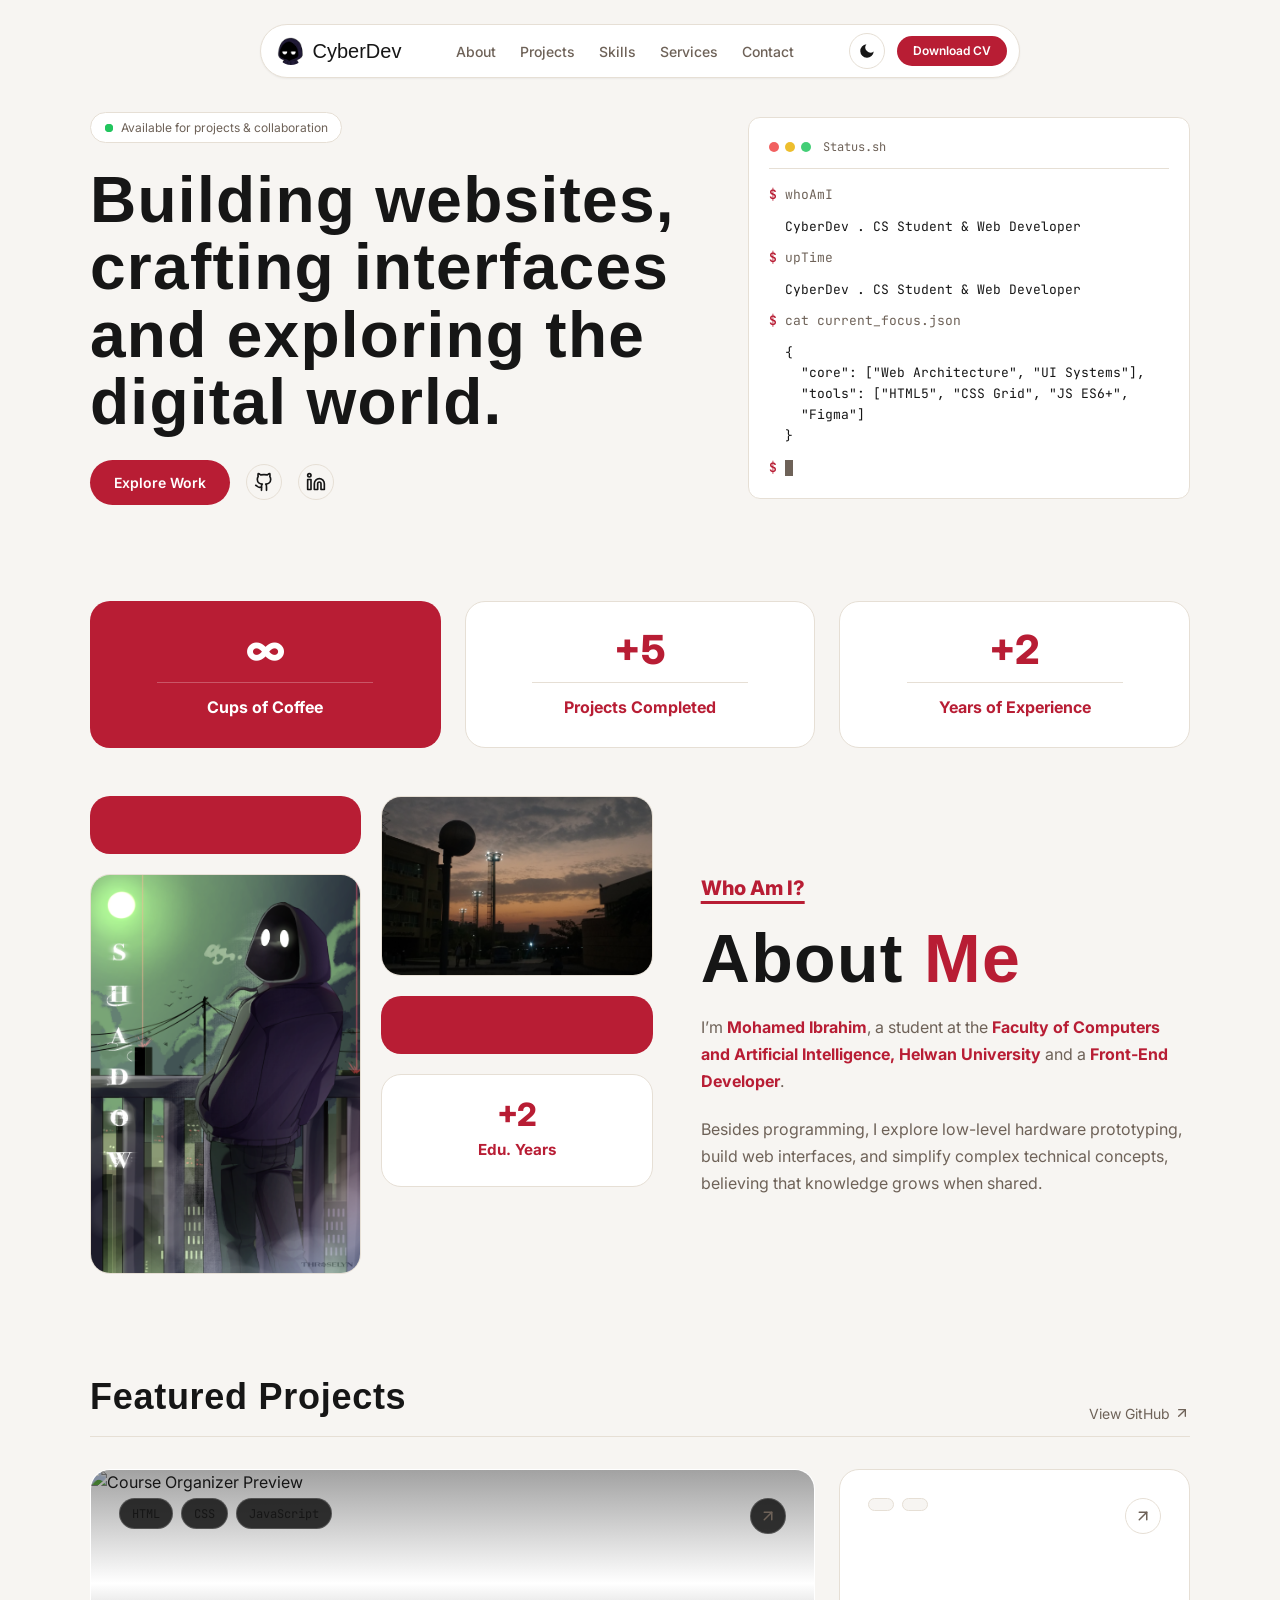
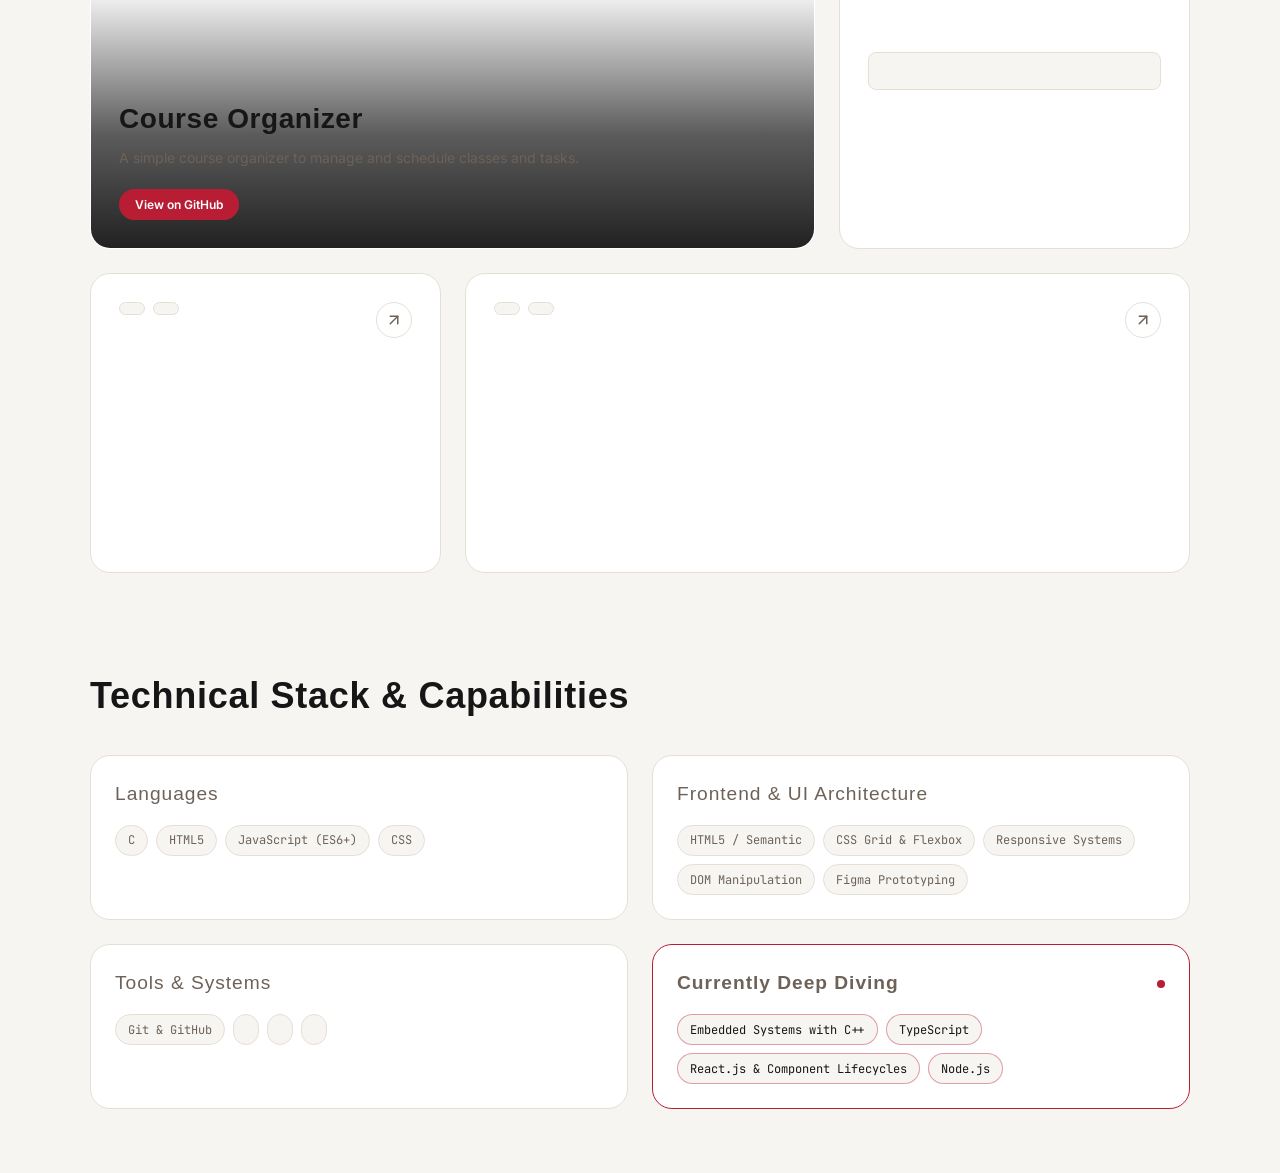
==== commit 1f0ec165: "First project added (course organizer) with a description and a link to the GitHub repository." ====
--- a/index.html
+++ b/index.html
@@ -16,7 +16,7 @@
 
 <body class="page-container">
     <header>
-<nav class="nav-pill">
+        <nav class="nav-pill">
             <a href="#" class="nav-brand">
                 <span class="nav-logo">
                     <img src="../Photos/icon1.png" alt="Logo">
@@ -65,6 +65,7 @@
             <a href="../assets/CV.pdf" download class="btn-accent btn-full">Download CV</a>
         </div>
     </header>
+    
     <main class="main-content">
         <!--Hero Section-->
         <section class="hero-grid">
@@ -77,7 +78,7 @@
 
                 <h1 class="hero-title">Building websites, crafting interfaces and exploring the digital world.</h1>
                 <div class="hero-actions">
-                    <a href="#projects" class="btn-accent">Explore Work</a>
+                    <a href="#Projects" class="btn-accent">Explore Work</a>
                     <a href="https://github.com/MohamedIbrahim-Cyber" target="_blank" rel="noopener noreferrer" class="btn-icon surface" aria-label="GitHub">
                         <svg xmlns="http://www.w3.org/2000/svg" width="20" height="20" viewBox="0 0 24 24" fill="none" stroke="currentColor" stroke-width="2" stroke-linecap="round" stroke-linejoin="round"><path d="M15 22v-4a4.8 4.8 0 0 0-1-3.5c3 0 6-2 6-5.5.08-1.25-.27-2.48-1-3.5.28-1.15.28-2.35 0-3.5 0 0-1 0-3 1.5-2.64-.5-5.36-.5-8 0C6 2 5 2 5 2c-.3 1.15-.3 2.35 0 3.5A5.403 5.403 0 0 0 4 9c0 3.5 3 5.5 6 5.5-.39.49-.68 1.05-.85 1.65-.17.6-.22 1.23-.15 1.85v4"/><path d="M9 18c-4.51 2-5-2-7-2"/></svg>
                     </a>
@@ -86,6 +87,7 @@
                     </a>
                 </div>
             </div>
+            
             <!--Right Column: Terminal-->
             <div class="terminal-card surface scroll-reveal slide-right delay-200">
                 <div class="terminal-header">
@@ -102,8 +104,10 @@
                         <span>whoAmI</span>
                     </div>
                     <div class="command-output">CyberDev . CS Student & Web Developer</div>
+                    <div class="command-line">
                         <span class="prompt-symbol">$</span>
                         <span>upTime</span>
+                    </div>
                     <div class="command-output">CyberDev . CS Student & Web Developer</div>
                     <div class="command-line">
                         <span class="prompt-symbol">$</span>
@@ -122,77 +126,76 @@
                 </div>
             </div>
         </section>
+
+        <!--About Section-->
         <section id="About" class="section-container">
-        <!-- Top row (3 cards) -->
-        <div class="stats-top-grid">
-            <div class="stat-card stat-card-accent">
-            <span class="stat-number">∞</span>
-            <hr class="stat-divider">
-            <span class="stat-label">Cups of Coffee</span>
-            </div>
-
-            <div class="stat-card surface">
-            <span class="stat-number">+5</span>
-            <hr class="stat-divider">
-            <span class="stat-label">Projects Completed</span>
-            </div>
-
-            <div class="stat-card surface">
-            <span class="stat-number">+2</span>
-            <hr class="stat-divider">
-            <span class="stat-label">Years of Experience</span>
-            </div>
-        </div>
-
-        <!-- Bottom row: Mosaic on Left + Bio on Right -->
-        <div class="about-bento-grid">
-            
-            <!-- Left: 2-Column Media/Stats Mosaic -->
-            <div class="mosaic-grid">
-            
-            <!-- Mosaic Column 1 -->
-            <div class="mosaic-col">
-                <div class="stat-card stat-card-accent stat-mini">
-                <span class="stat-number"></span>
-                <span class="stat-label"></span>
-                </div>
-                <div class="photo-card photo-tall surface">
-                <img src="../Photos/shadow-card.png" alt="Profile tall">
-                </div>
-            </div>
-
-            <!-- Mosaic Column 2 -->
-            <div class="mosaic-col">
-                <div class="photo-card photo-wide surface">
-                <img src="../Photos/sun-card.jpg" alt="Campus wide">
-                </div>
-                <div class="stat-card stat-card-accent stat-mini">
-                <span class="stat-number"></span>
-                <span class="stat-label"></span>
-                </div>
-                <div class="stat-card surface stat-mini stat-white">
-                <span class="stat-number">+2</span>
-                <span class="stat-label">Edu. Years</span>
-                </div>
-            </div>
-
-            </div>
-
-            <!-- Right: Bio Card -->
-            <div class="bio-card">
-            <span class="bio-subtitle">Who Am I?</span>
-            <h2 class="bio-title">About <span class="text-accent-inline">Me</span></h2>
-            <p class="bio-text">
-                I’m <strong class="text-highlight">Mohamed Ibrahim</strong>, a student at the <strong class="text-highlight">Faculty of Computers and Artificial Intelligence, Helwan University</strong> and a <strong class="text-highlight">Front-End Developer</strong>.
-            </p>
-            <p class="bio-text">
-                Besides programming, I explore low-level hardware prototyping, build web interfaces, and simplify complex technical concepts, believing that knowledge grows when shared.
-            </p>
-            </div>
-
-        </div>
+            <!-- Top row (3 cards) -->
+            <div class="stats-top-grid">
+                <div class="stat-card stat-card-accent">
+                    <span class="stat-number">∞</span>
+                    <hr class="stat-divider">
+                    <span class="stat-label">Cups of Coffee</span>
+                </div>
+
+                <div class="stat-card surface">
+                    <span class="stat-number">+5</span>
+                    <hr class="stat-divider">
+                    <span class="stat-label">Projects Completed</span>
+                </div>
+
+                <div class="stat-card surface">
+                    <span class="stat-number">+2</span>
+                    <hr class="stat-divider">
+                    <span class="stat-label">Years of Experience</span>
+                </div>
+            </div>
+
+            <!-- Bottom row: Mosaic on Left + Bio on Right -->
+            <div class="about-bento-grid">
+                <!-- Left: 2-Column Media/Stats Mosaic -->
+                <div class="mosaic-grid">
+                    <!-- Mosaic Column 1 -->
+                    <div class="mosaic-col">
+                        <div class="stat-card stat-card-accent stat-mini">
+                            <span class="stat-number"></span>
+                            <span class="stat-label"></span>
+                        </div>
+                        <div class="photo-card photo-tall surface">
+                            <img src="../Photos/shadow-card.png" alt="Profile tall">
+                        </div>
+                    </div>
+
+                    <!-- Mosaic Column 2 -->
+                    <div class="mosaic-col">
+                        <div class="photo-card photo-wide surface">
+                            <img src="../Photos/sun-card.jpg" alt="Campus wide">
+                        </div>
+                        <div class="stat-card stat-card-accent stat-mini">
+                            <span class="stat-number"></span>
+                            <span class="stat-label"></span>
+                        </div>
+                        <div class="stat-card surface stat-mini stat-white">
+                            <span class="stat-number">+2</span>
+                            <span class="stat-label">Edu. Years</span>
+                        </div>
+                    </div>
+                </div>
+
+                <!-- Right: Bio Card -->
+                <div class="bio-card">
+                    <span class="bio-subtitle">Who Am I?</span>
+                    <h2 class="bio-title">About <span class="text-accent-inline">Me</span></h2>
+                    <p class="bio-text">
+                        I’m <strong class="text-highlight">Mohamed Ibrahim</strong>, a student at the <strong class="text-highlight">Faculty of Computers and Artificial Intelligence, Helwan University</strong> and a <strong class="text-highlight">Front-End Developer</strong>.
+                    </p>
+                    <p class="bio-text">
+                        Besides programming, I explore low-level hardware prototyping, build web interfaces, and simplify complex technical concepts, believing that knowledge grows when shared.
+                    </p>
+                </div>
+            </div>
         </section>
-<!-- 1. FEATURED PROJECTS BENTO SECTION -->
+
+        <!-- 1. FEATURED PROJECTS BENTO SECTION -->
         <section id="Projects" class="section-container">
             <div class="section-header-flex">
                 <h2 class="section-title">Featured Projects</h2>
@@ -203,24 +206,32 @@
             </div>
 
             <div class="bento-grid">
-                <!-- Card 1: 2-Column Span Featured Card -->
-                <article class="surface project-card col-span-2">
+                <!-- Card 1: 2-Column Span Featured Card with Full Background Cover -->
+                <article class="surface project-card project-card-full col-span-2">
+                    <!-- Background Cover Image & Scrim -->
+                    <div class="project-bg-layer">
+                        <img src="photos/course-organiser-dashboard.png" alt="Course Organizer Preview" class="project-bg-img">
+                        <div class="project-bg-scrim"></div>
+                    </div>
+
+                    <!-- Top Controls on top of image -->
                     <div class="project-top">
                         <div class="tags-container font-mono">
-                            <span class="tag"></span>
-                            <span class="tag"></span>
-                            <span class="tag"></span>
-                        </div>
-                        <a href="" target="_blank" rel="noopener noreferrer" class="icon-circle">
+                            <span class="tag">HTML</span>
+                            <span class="tag">CSS</span>
+                            <span class="tag">JavaScript</span>
+                        </div>
+                        <a href="https://course-organizer-eight.vercel.app/index.html" target="_blank" rel="noopener noreferrer" class="icon-circle" aria-label="Open Live Demo">
                             <svg xmlns="http://www.w3.org/2000/svg" width="18" height="18" viewBox="0 0 24 24" fill="none" stroke="currentColor" stroke-width="2" stroke-linecap="round" stroke-linejoin="round"><path d="M7 7h10v10"/><path d="M7 17 17 7"/></svg>
                         </a>
                     </div>
+
+                    <!-- Bottom Content & Action on top of image -->
                     <div class="project-bottom">
-                        <h3 class="project-title"></h3>
-                        <p class="project-desc"></p>
+                        <h3 class="project-title">Course Organizer</h3>
+                        <p class="project-desc">A simple course organizer to manage and schedule classes and tasks.</p>
                         <div class="project-actions">
-                            <a href="#" class="btn-accent btn-sm"></a>
-                            <a href="https://github.com/MohamedIbrahim-Cyber" target="_blank" rel="noopener noreferrer" class="btn-surface btn-sm"></a>
+                            <a href="https://github.com/MohamedIbrahim-Cyber" target="_blank" rel="noopener noreferrer" class="btn-accent btn-sm">View on GitHub</a>
                         </div>
                     </div>
                 </article>
@@ -343,10 +354,8 @@
                 </div>
             </div>
         </section>
-
     </main>
-    <footer>
-
-    </footer>
+
+    <footer></footer>
 </body>
 </html>
--- a/style.css
+++ b/style.css
@@ -618,6 +618,8 @@
 }
 
 .project-card {
+  position: relative;
+  overflow: hidden;
   border-radius: 1.25rem;
   padding: 1.75rem;
   display: flex;
@@ -632,6 +634,62 @@
   transform: translateY(-4px);
   border-color: var(--accent-bg);
   box-shadow: var(--shadow-hover);
+}
+
+/* Crisp Background Cover Project Card */
+.project-card-full {
+  min-height: 380px;
+  border-color: rgba(255, 255, 255, 0.12);
+}
+
+.project-bg-layer {
+  position: absolute;
+  inset: 0;
+  width: 100%;
+  height: 100%;
+  z-index: 0;
+}
+
+.project-bg-img {
+  width: 100%;
+  height: 100%;
+  object-fit: cover;
+  object-position: top center;
+  transition: transform 0.4s var(--ease-spring);
+}
+
+.project-card:hover .project-bg-img {
+  transform: scale(1.03);
+}
+
+/* Clean Gradient Scrim (No Blur, Transparent Top to Reveal Image) */
+.project-bg-scrim {
+  position: absolute;
+  inset: 0;
+  background: linear-gradient(
+    to bottom,
+    rgba(22, 22, 22, 0.4) 0%,
+    rgba(22, 22, 22, 0) 30%,
+    rgba(22, 22, 22, 0.7) 70%,
+    rgba(22, 22, 22, 0.95) 100%
+  );
+}
+
+.project-card-full .project-top,
+.project-card-full .project-bottom {
+  position: relative;
+  z-index: 2;
+}
+
+.project-card-full .tag {
+  background-color: rgba(18, 18, 18, 0.85);
+  border-color: rgba(255, 255, 255, 0.18);
+  color: var(--text-primary);
+}
+
+.project-card-full .icon-circle {
+  background-color: rgba(18, 18, 18, 0.85);
+  border-color: rgba(255, 255, 255, 0.18);
 }
 
 .project-top {
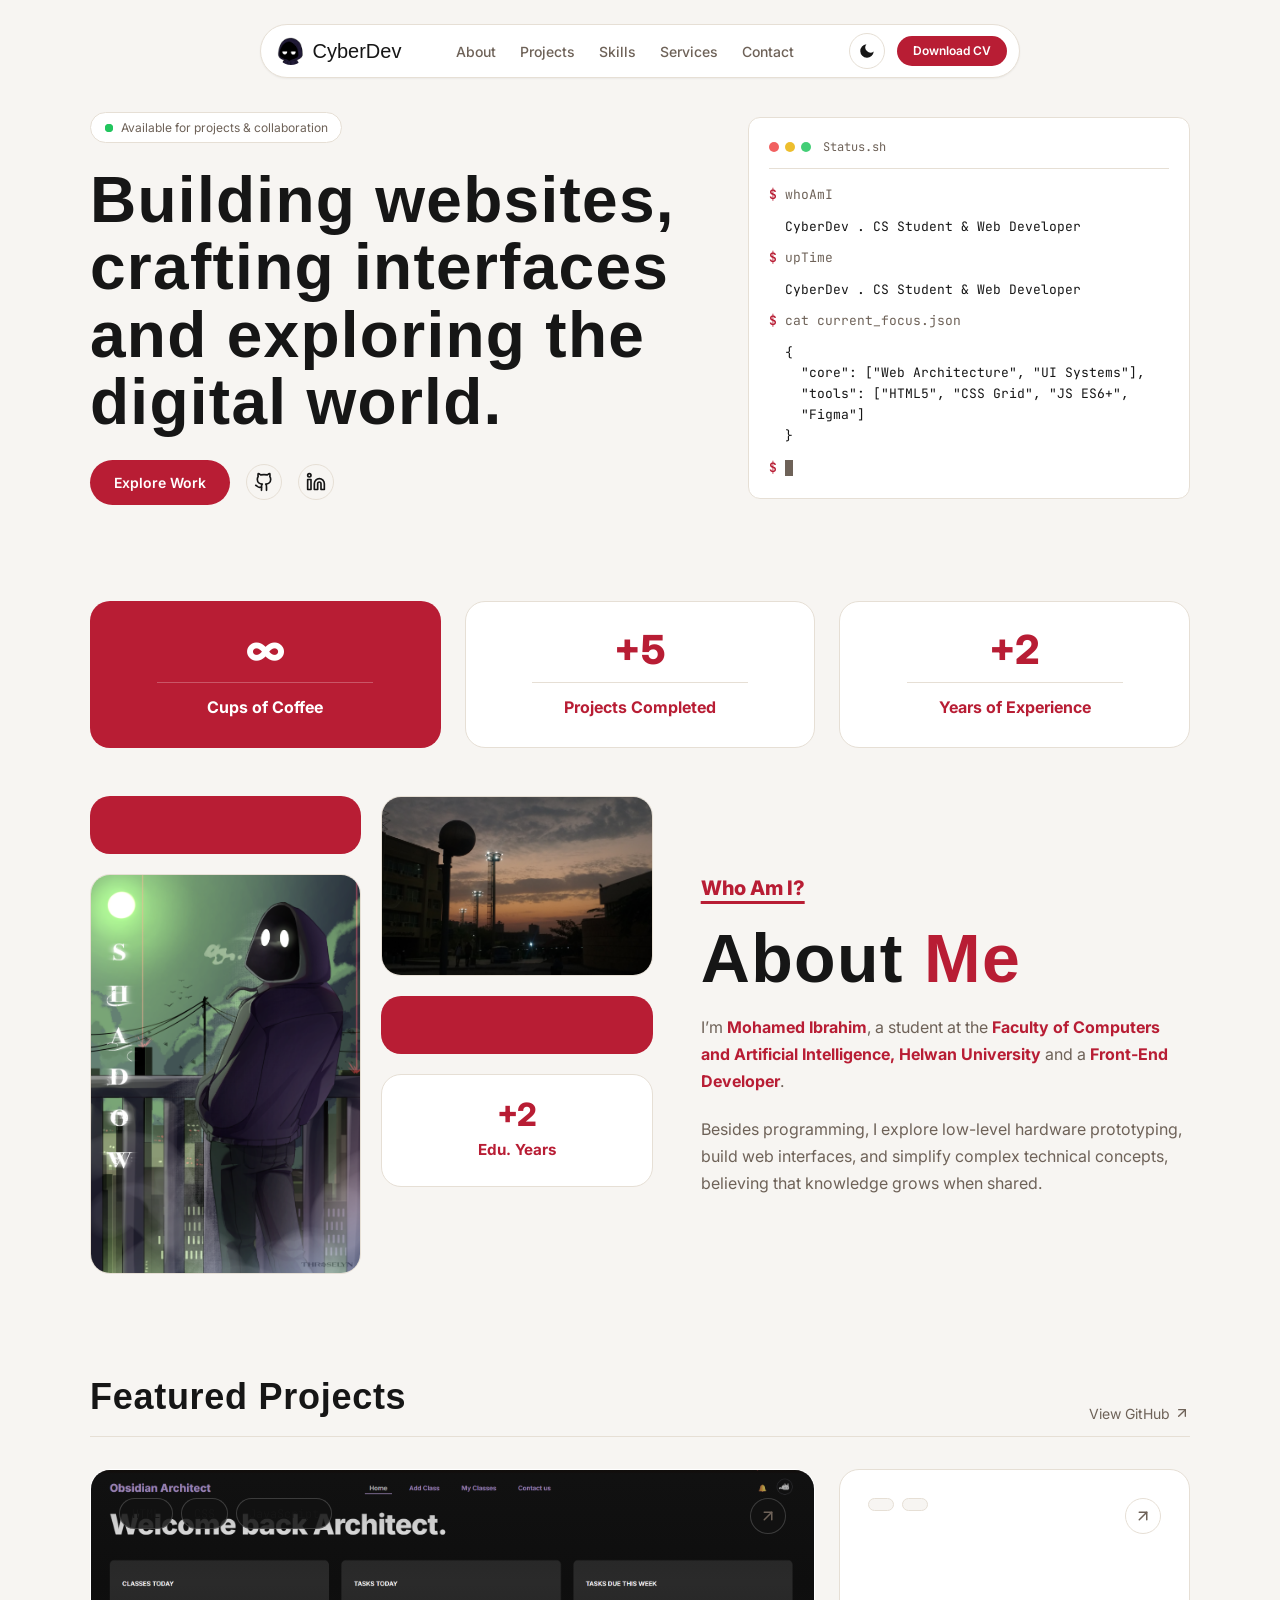
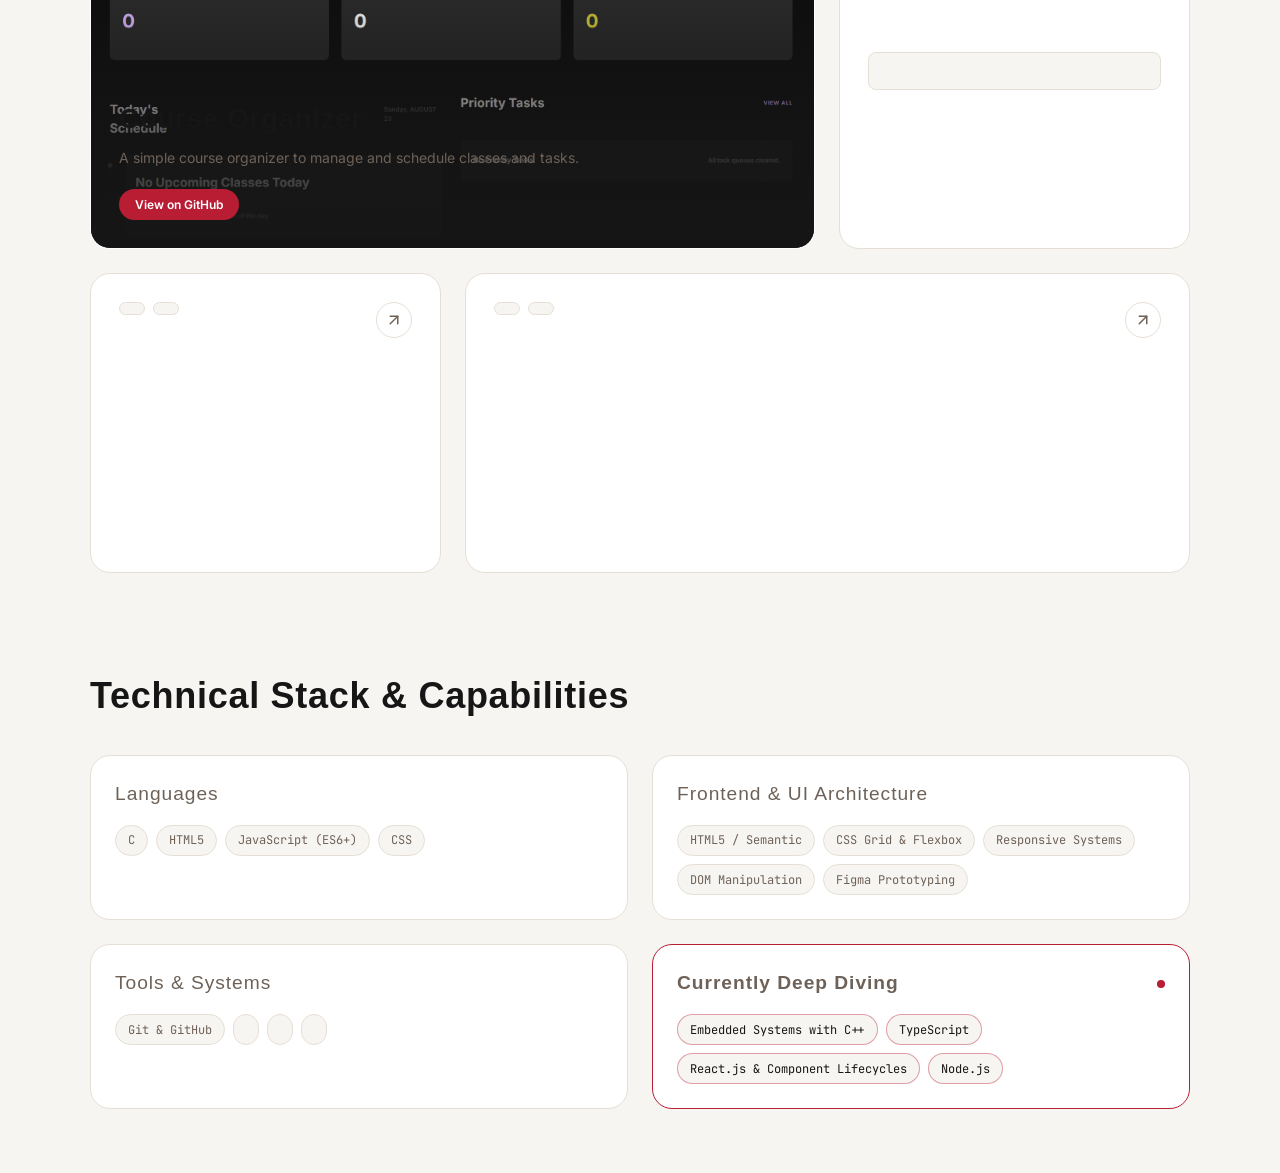
==== commit 1d40e028: ".." ====
--- a/index.html
+++ b/index.html
@@ -210,7 +210,7 @@
                 <article class="surface project-card project-card-full col-span-2">
                     <!-- Background Cover Image & Scrim -->
                     <div class="project-bg-layer">
-                        <img src="photos/course-organiser-dashboard.png" alt="Course Organizer Preview" class="project-bg-img">
+                        <img src="../Photos/course-organiser-dashboard.png" alt="Course Organizer Preview" class="project-bg-img">
                         <div class="project-bg-scrim"></div>
                     </div>
 
@@ -231,7 +231,7 @@
                         <h3 class="project-title">Course Organizer</h3>
                         <p class="project-desc">A simple course organizer to manage and schedule classes and tasks.</p>
                         <div class="project-actions">
-                            <a href="https://github.com/MohamedIbrahim-Cyber" target="_blank" rel="noopener noreferrer" class="btn-accent btn-sm">View on GitHub</a>
+                            <a href="https://github.com/MohamedIbrahim-Cyber/Course-Organizer" target="_blank" rel="noopener noreferrer" class="btn-accent btn-sm">View on GitHub</a>
                         </div>
                     </div>
                 </article>
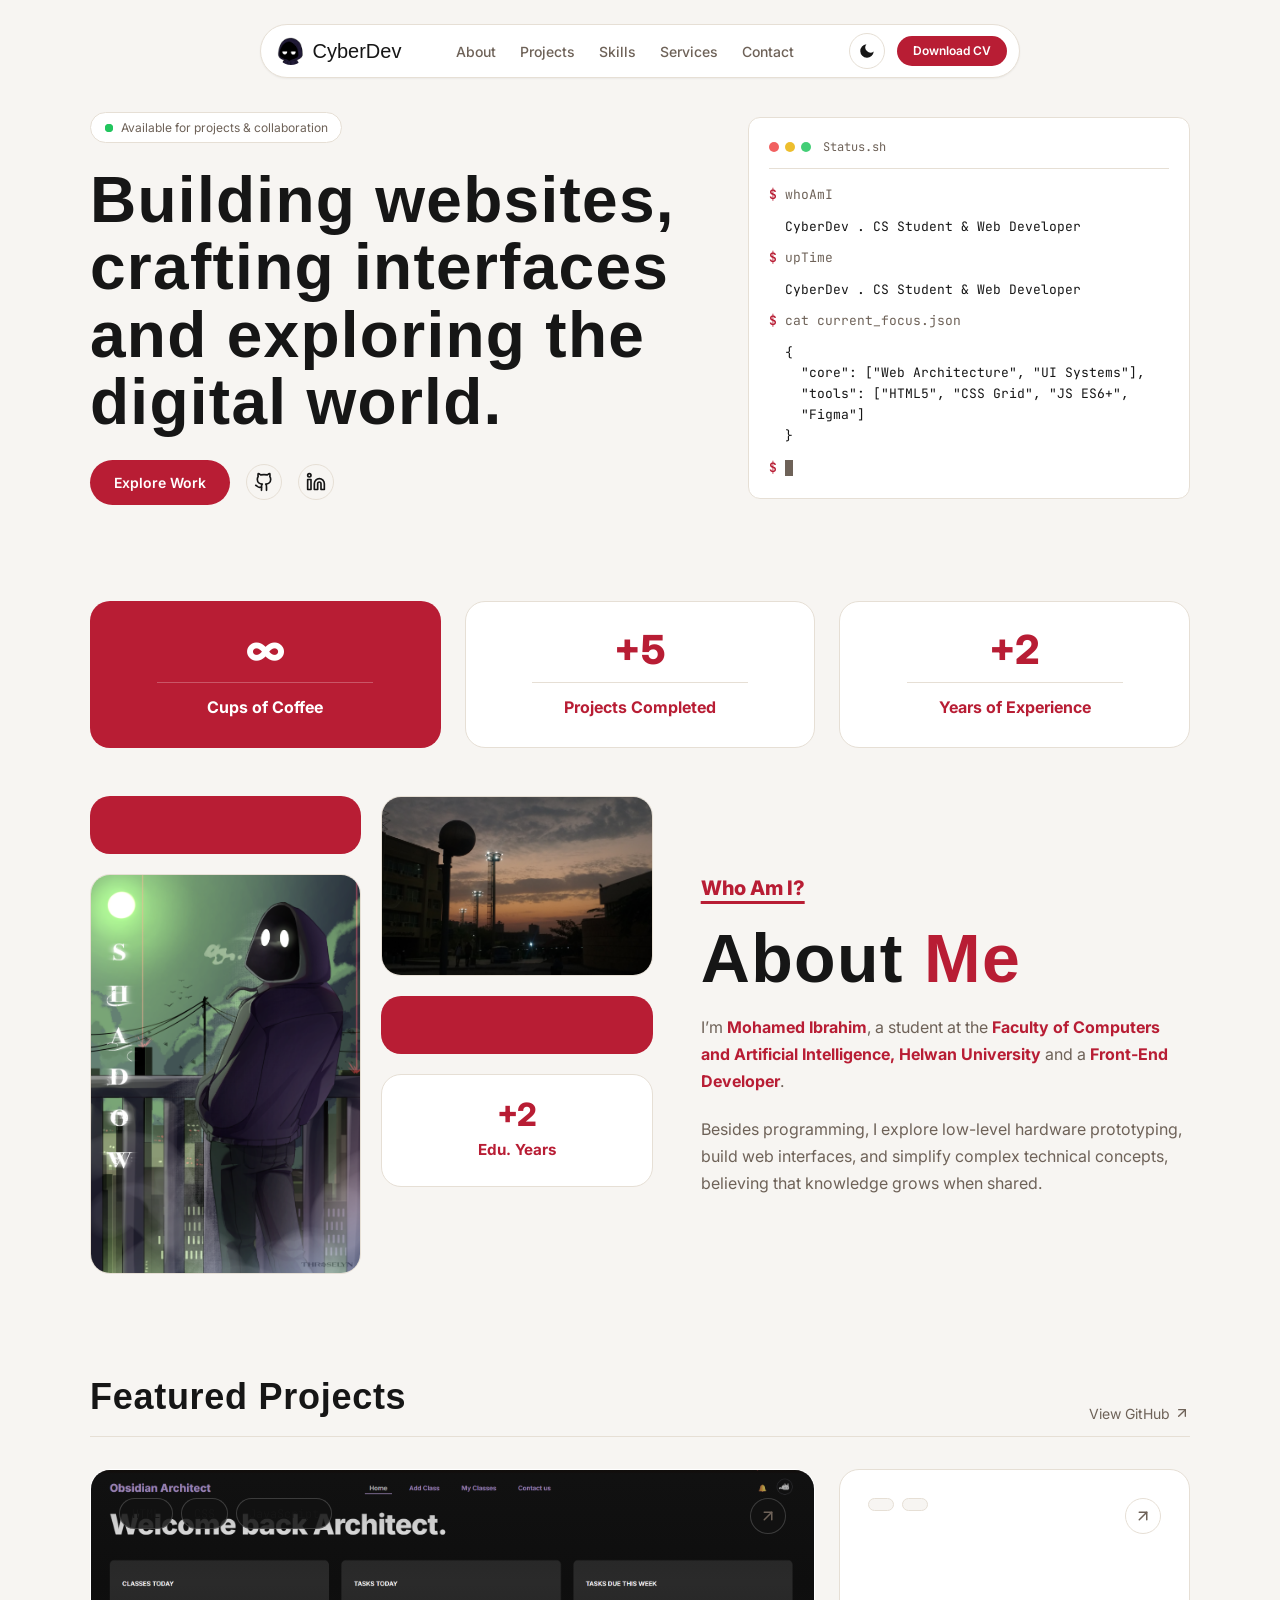
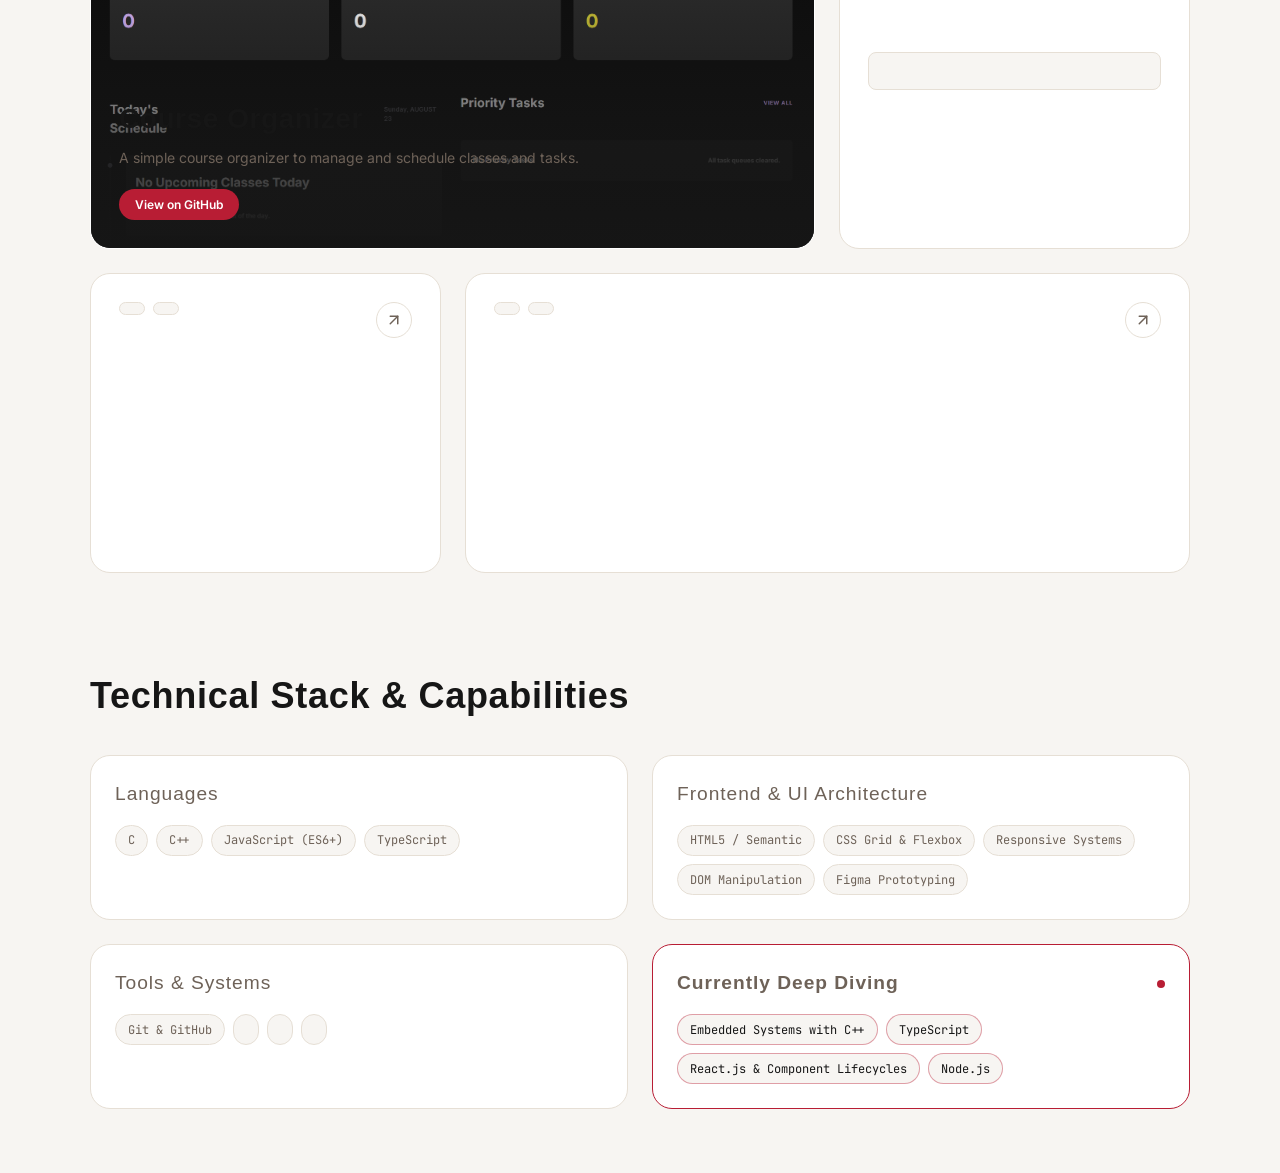
==== commit 5d4f6e55: ".." ====
--- a/index.html
+++ b/index.html
@@ -306,9 +306,9 @@
                     </div>
                     <div class="tags-container font-mono">
                         <span class="tag">C</span>
-                        <span class="tag">HTML5</span>
+                        <span class="tag">C++</span>
                         <span class="tag">JavaScript (ES6+)</span>
-                        <span class="tag">CSS</span>
+                        <span class="tag">TypeScript</span>
                     </div>
                 </div>
 
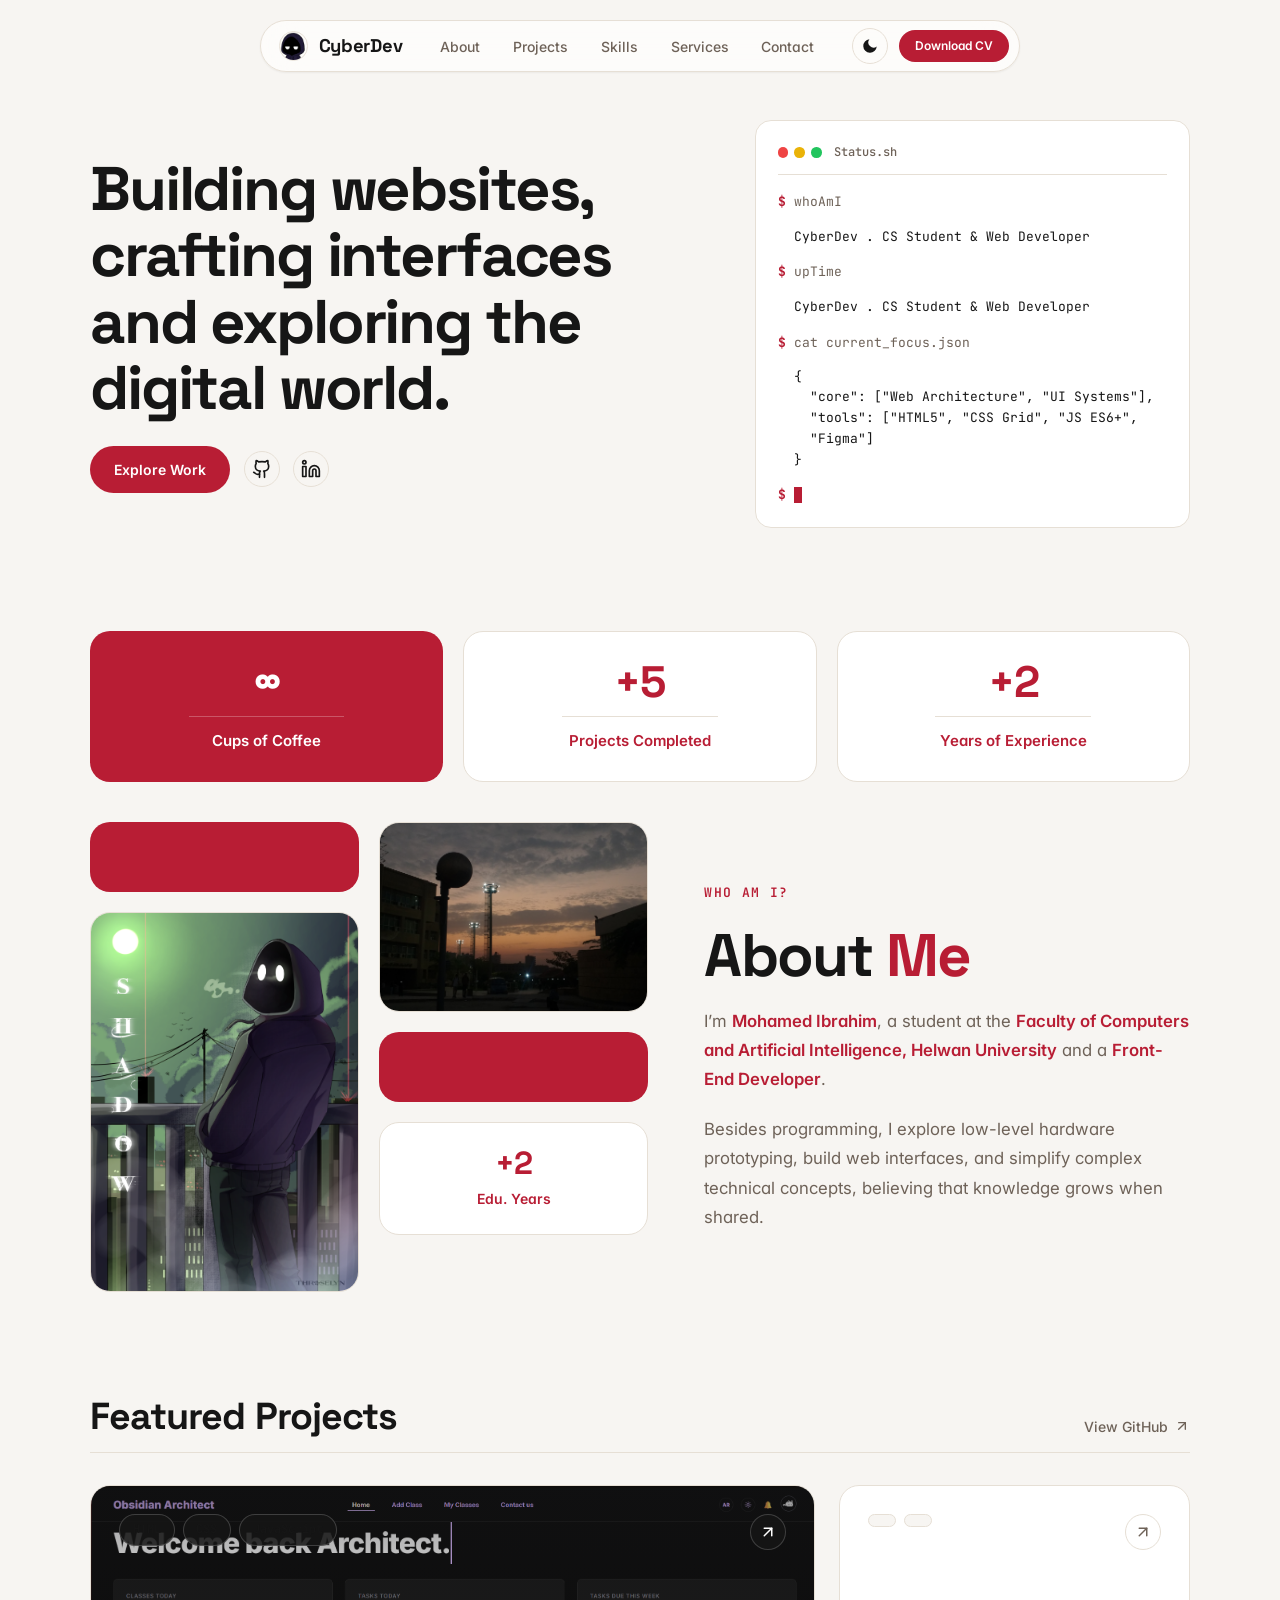
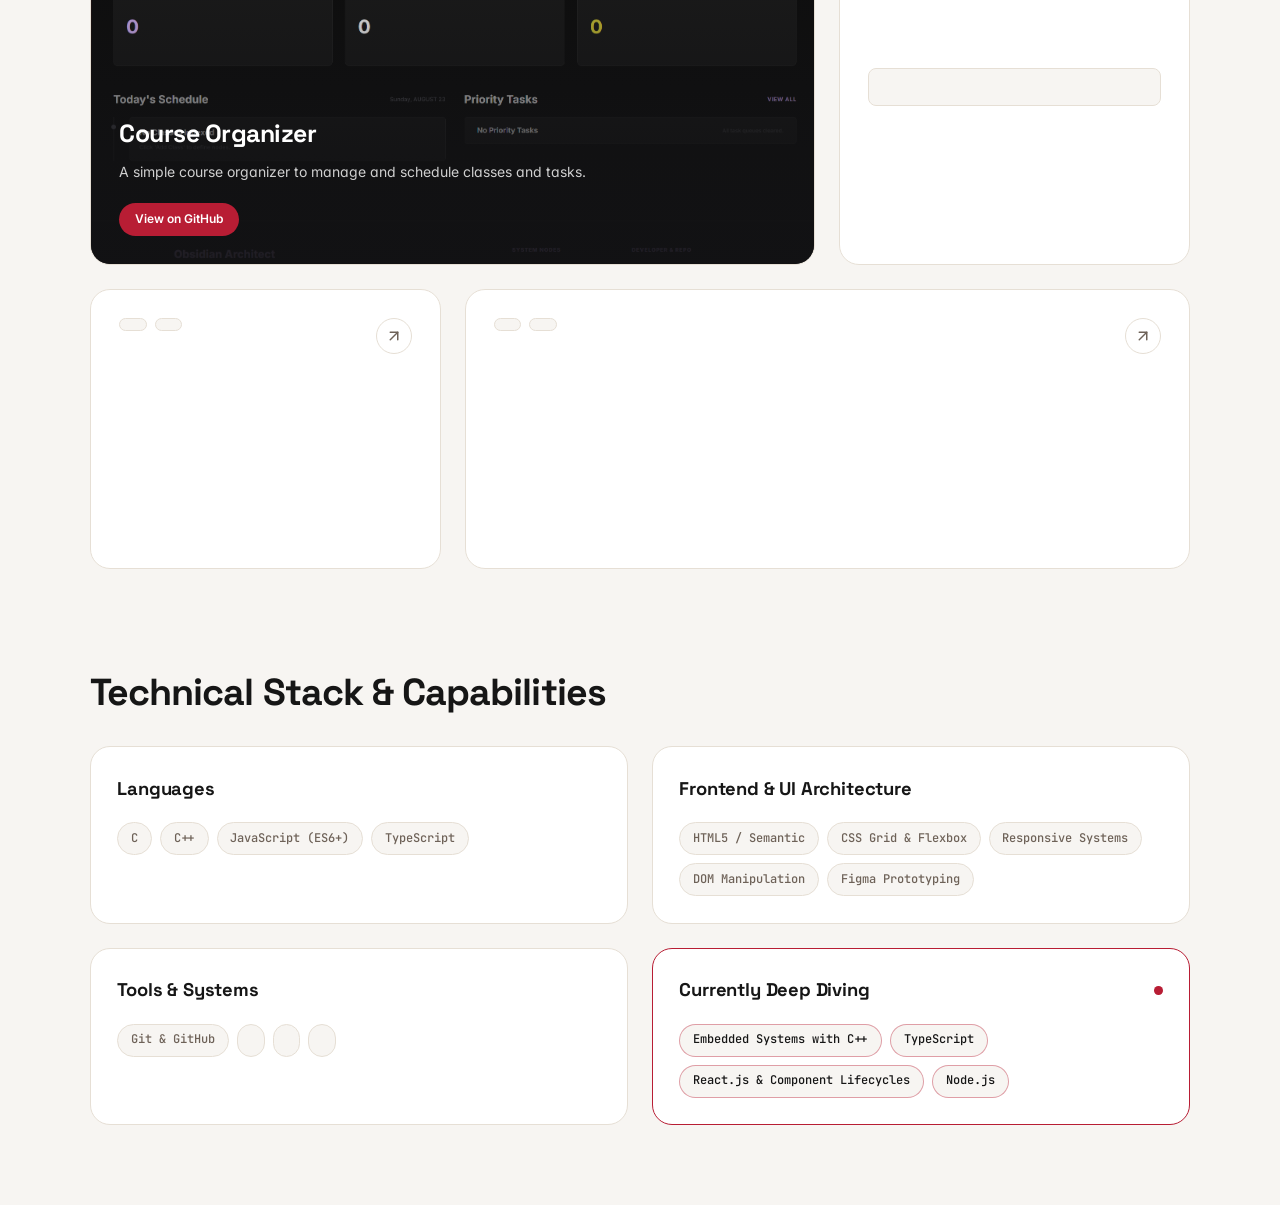
==== commit 67dabdcd: "fixed UI" ====
--- a/index.html
+++ b/index.html
@@ -7,11 +7,10 @@
   <meta name="description" content="Personal engineering portfolio focusing on systems programming, web architectures, and hardware tinkering." />
   <link rel="stylesheet" href="style.css" />
   <script src="script.js"></script>
-  <link rel="icon" type="image/png" href="../Photos/icon1.png">
+  <link rel="icon" type="image/png" href="Photos/icon1.png">
   <link rel="preconnect" href="https://fonts.googleapis.com">
   <link rel="preconnect" href="https://fonts.gstatic.com" crossorigin>
-  <link href="https://fonts.googleapis.com/css2?family=Inter:wght@400;500;600;700&family=JetBrains+Mono:wght@400;500;600&display=swap" rel="stylesheet">
-  <link href="https://fonts.googleapis.com/css2?family=Syncopate:wght@700&family=Syne:wght@700;800&display=swap" rel="stylesheet">
+  <link href="https://fonts.googleapis.com/css2?family=Inter:wght@400;500;600;700&family=JetBrains+Mono:wght@400;500;600&family=Space+Grotesk:wght@500;600;700&family=Syne:wght@700;800&display=swap" rel="stylesheet">
 </head>
 
 <body class="page-container">
@@ -19,7 +18,7 @@
         <nav class="nav-pill">
             <a href="#" class="nav-brand">
                 <span class="nav-logo">
-                    <img src="../Photos/icon1.png" alt="Logo">
+                    <img src="Photos/icon1.png" alt="Logo">
                 </span>
                 <span class="nav-title">CyberDev</span>
             </a>
@@ -71,11 +70,6 @@
         <section class="hero-grid">
             <!--Left Column:Header Text-->
             <div class="hero-text scroll-reveal slide-left">
-                <div class="status-pill">
-                    <span class="status-dot"></span>
-                    <span class="status-text">Available for projects & collaboration</span>
-                </div>
-
                 <h1 class="hero-title">Building websites, crafting interfaces and exploring the digital world.</h1>
                 <div class="hero-actions">
                     <a href="#Projects" class="btn-accent">Explore Work</a>
@@ -89,39 +83,41 @@
             </div>
             
             <!--Right Column: Terminal-->
-            <div class="terminal-card surface scroll-reveal slide-right delay-200">
-                <div class="terminal-header">
-                    <div class="window-dots">
-                        <span class="dot red-dot"></span>
-                        <span class="dot yellow-dot"></span>
-                        <span class="dot green-dot"></span>
-                    </div>
-                    <span class="terminal-title">Status.sh</span>
-                </div>
-                <div class="terminal-body">
-                    <div class="command-line">
-                        <span class="prompt-symbol">$</span>
-                        <span>whoAmI</span>
-                    </div>
-                    <div class="command-output">CyberDev . CS Student & Web Developer</div>
-                    <div class="command-line">
-                        <span class="prompt-symbol">$</span>
-                        <span>upTime</span>
-                    </div>
-                    <div class="command-output">CyberDev . CS Student & Web Developer</div>
-                    <div class="command-line">
-                        <span class="prompt-symbol">$</span>
-                        <span>cat current_focus.json</span>
-                    </div>
-                    <div class="command-output json-block">
-                        <span>{</span>
-                        <div class="json-indent">"core": ["Web Architecture", "UI Systems"],</div>
-                        <div class="json-indent">"tools": ["HTML5", "CSS Grid", "JS ES6+", "Figma"]</div>
-                        <span>}</span>
-                    </div>
-                    <div class="command-line">
-                        <span class="prompt-symbol">$</span>
-                        <span class="cursor-blink"></span>
+            <div class="scroll-reveal slide-right delay-200">
+                <div class="terminal-card surface">
+                    <div class="terminal-header">
+                        <div class="window-dots">
+                            <span class="dot red-dot"></span>
+                            <span class="dot yellow-dot"></span>
+                            <span class="dot green-dot"></span>
+                        </div>
+                        <span class="terminal-title">Status.sh</span>
+                    </div>
+                    <div class="terminal-body">
+                        <div class="command-line">
+                            <span class="prompt-symbol">$</span>
+                            <span>whoAmI</span>
+                        </div>
+                        <div class="command-output">CyberDev . CS Student & Web Developer</div>
+                        <div class="command-line">
+                            <span class="prompt-symbol">$</span>
+                            <span>upTime</span>
+                        </div>
+                        <div class="command-output">CyberDev . CS Student & Web Developer</div>
+                        <div class="command-line">
+                            <span class="prompt-symbol">$</span>
+                            <span>cat current_focus.json</span>
+                        </div>
+                        <div class="command-output json-block">
+                            <span>{</span>
+                            <div class="json-indent">"core": ["Web Architecture", "UI Systems"],</div>
+                            <div class="json-indent">"tools": ["HTML5", "CSS Grid", "JS ES6+", "Figma"]</div>
+                            <span>}</span>
+                        </div>
+                        <div class="command-line">
+                            <span class="prompt-symbol">$</span>
+                            <span class="cursor-blink"></span>
+                        </div>
                     </div>
                 </div>
             </div>
@@ -161,14 +157,14 @@
                             <span class="stat-label"></span>
                         </div>
                         <div class="photo-card photo-tall surface">
-                            <img src="../Photos/shadow-card.png" alt="Profile tall">
+                            <img src="Photos/shadow-card.png" alt="Profile tall">
                         </div>
                     </div>
 
                     <!-- Mosaic Column 2 -->
                     <div class="mosaic-col">
                         <div class="photo-card photo-wide surface">
-                            <img src="../Photos/sun-card.jpg" alt="Campus wide">
+                            <img src="Photos/sun-card.jpg" alt="Campus wide">
                         </div>
                         <div class="stat-card stat-card-accent stat-mini">
                             <span class="stat-number"></span>
@@ -210,7 +206,7 @@
                 <article class="surface project-card project-card-full col-span-2">
                     <!-- Background Cover Image & Scrim -->
                     <div class="project-bg-layer">
-                        <img src="../Photos/course-organiser-dashboard.png" alt="Course Organizer Preview" class="project-bg-img">
+                        <img src="Photos/course-organiser-dashboard.png" alt="Course Organizer Preview" class="project-bg-img">
                         <div class="project-bg-scrim"></div>
                     </div>
 
--- a/style.css
+++ b/style.css
@@ -1,4 +1,6 @@
-/* colors and root */
+/* ==========================================================================
+   Design Tokens & Root Variables
+   ========================================================================== */
 :root {
   /* Light Theme */
   --bg: #f7f5f2;             
@@ -8,8 +10,10 @@
   --text-secondary: #6e6258;
   --accent-bg: #b81d34;      
   --accent-text: #ffffff;
-  --font-header: 'Bebas Neue', Impact, 'Arial Narrow', sans-serif;
-  --font-body: 'Inter', -apple-system, BlinkMacSystemFont, sans-serif;
+  --nav-bg: rgba(255, 255, 255, 0.65);
+  --nav-border: #e6dfd5;
+  --font-header: 'Space Grotesk', 'Syne', -apple-system, sans-serif;
+  --font-body: 'Inter', -apple-system, BlinkMacSystemFont, 'Segoe UI', Roboto, sans-serif;
   --font-mono: 'JetBrains Mono', monospace;
   --ease-spring: cubic-bezier(0.16, 1, 0.3, 1);
   --shadow-sm: 0 1px 2px 0 rgba(0, 0, 0, 0.05);
@@ -25,9 +29,14 @@
   --text-secondary: #b38f6f; 
   --accent-bg: #b81d34;    
   --accent-text: #ffffff;
+  --nav-bg: rgba(40, 40, 40, 0.65);
+  --nav-border: #710014;
   --shadow-hover: 0 20px 40px -10px rgba(255, 255, 255, 0.04);
 }
 
+/* ==========================================================================
+   Base & Reset
+   ========================================================================== */
 *, *::before, *::after {
   box-sizing: border-box;
   margin: 0;
@@ -42,31 +51,73 @@
   background-color: var(--bg);
   color: var(--text-primary);
   font-family: var(--font-body);
-  line-height: 1.5;
+  line-height: 1.65;
   -webkit-font-smoothing: antialiased;
+  -moz-osx-font-smoothing: grayscale;
+  font-feature-settings: 'cv02', 'cv03', 'cv04', 'cv11';
   transition: background-color 0.3s ease, color 0.3s ease;
   overflow-x: hidden;
 }
 
 h1, h2, h3, h4, h5, h6 { 
   font-family: var(--font-header);
-  letter-spacing: 0.02em;
+  font-weight: 700;
+  letter-spacing: -0.025em;
   color: var(--text-primary); 
+  line-height: 1.15;
 }
 
 p { 
   color: var(--text-secondary); 
 }
 
-/* main classes */
-.font-mono { font-family: var(--font-mono); }
-.text-accent-inline, .text-highlight { color: var(--accent-bg); font-weight: 700; }
-.text-success { color: #22C55E; }
+a {
+  color: inherit;
+  text-decoration: none;
+}
+
+img {
+  max-width: 100%;
+  display: block;
+}
+
+/* Accessibility Focus States */
+:focus-visible {
+  outline: 2px solid var(--accent-bg);
+  outline-offset: 3px;
+  border-radius: 4px;
+}
+
+button:focus-visible, 
+a:focus-visible {
+  outline: 2px solid var(--accent-bg);
+  outline-offset: 3px;
+}
+
+/* ==========================================================================
+   Utility Classes
+   ========================================================================== */
+.font-mono { 
+  font-family: var(--font-mono); 
+}
+
+.text-accent-inline { 
+  color: var(--accent-bg); 
+}
+
+.text-highlight { 
+  color: var(--accent-bg); 
+  font-weight: 600; 
+}
+
+.text-success { 
+  color: #22c55e; 
+}
 
 .surface {
   background-color: var(--surface);
   border: 1px solid var(--border);
-  transition: background-color 0.3s ease, border-color 0.3s ease;
+  transition: background-color 0.3s ease, border-color 0.3s ease, box-shadow 0.3s ease;
 }
 
 .page-container {
@@ -74,7 +125,7 @@
   display: flex;
   flex-direction: column;
   align-items: center;
-  padding: 6rem 1.5rem 4rem;  
+  padding: 6.5rem 1.5rem 5rem;  
 }
 
 .main-content {
@@ -82,13 +133,14 @@
   max-width: 1100px;
   display: flex;
   flex-direction: column;
-  gap: 6rem;
+  gap: clamp(4rem, 8vw, 6.5rem);
 }
 
 .section-container {
   display: flex;
   flex-direction: column;
   gap: 2rem;
+  scroll-margin-top: 6rem;
 }
 
 .section-header-flex {
@@ -96,13 +148,14 @@
   justify-content: space-between;
   align-items: flex-end;
   border-bottom: 1px solid var(--border);
-  padding-bottom: 0.75rem;
+  padding-bottom: 0.85rem;
 }
 
 .section-title {
   font-family: var(--font-header);
-  font-size: 2.25rem;
-  letter-spacing: 0.02em;
+  font-size: clamp(1.85rem, 3.5vw, 2.35rem);
+  font-weight: 700;
+  letter-spacing: -0.025em;
   color: var(--text-primary);
 }
 
@@ -111,17 +164,21 @@
   text-decoration: none;
   font-family: var(--font-body);
   font-size: 0.875rem;
-  display: flex;
-  align-items: center;
-  gap: 0.25rem;
-  transition: color 0.2s ease;
+  font-weight: 500;
+  display: flex;
+  align-items: center;
+  gap: 0.35rem;
+  transition: color 0.2s ease, transform 0.2s ease;
 }
 
 .link-muted:hover {
   color: var(--accent-bg);
-}
-
-/* Buttons */
+  transform: translateX(2px);
+}
+
+/* ==========================================================================
+   Buttons & Interactive Elements
+   ========================================================================== */
 .btn-accent {
   background-color: var(--accent-bg);
   color: var(--accent-text);
@@ -195,49 +252,62 @@
   display: block;
 }
 
-/* Navigation Pill */
+/* ==========================================================================
+   Navigation (Glassmorphism Pill)
+   ========================================================================== */
 .nav-pill {
   position: fixed;
-  top: 1.5rem;
+  top: 1.25rem;
   left: 50%;
   transform: translateX(-50%);
   z-index: 1000;
   display: flex;
   align-items: center;
   justify-content: space-between;
-  width: calc(100% - 3rem);
+  width: calc(100% - 2.5rem);
   max-width: 760px;
-  padding: 0.5rem 0.75rem 0.5rem 1rem;
+  padding: 0.45rem 0.65rem 0.45rem 1.1rem;
   border-radius: 9999px;
-  background-color: var(--surface);
-  backdrop-filter: blur(12px);
-  -webkit-backdrop-filter: blur(12px);
-  border: 1px solid var(--border);
+  
+  /* Glassmorphism Effect */
+  background: var(--nav-bg);
+  backdrop-filter: blur(20px) saturate(180%);
+  -webkit-backdrop-filter: blur(20px) saturate(180%);
+  border: 1px solid var(--nav-border);
   box-shadow: var(--shadow-sm);
+  transition: background-color 0.3s ease, border-color 0.3s ease, box-shadow 0.3s ease;
 }
 
 .nav-brand {
   display: flex;
   align-items: center;
-  gap: 0.5rem;
+  gap: 0.65rem;
   font-family: var(--font-header);
-  font-size: 1.25rem;
+  font-weight: 700;
+  font-size: 1.15rem;
+  letter-spacing: -0.015em;
   color: var(--text-primary);
   text-decoration: none;
+  transition: opacity 0.2s ease;
+}
+
+.nav-brand:hover {
+  opacity: 0.85;
 }
 
 .nav-logo img {
-  width: 1.75rem;
-  height: 1.75rem;
+  width: 1.85rem;
+  height: 1.85rem;
   border-radius: 50%;
   object-fit: cover;
   display: block;
+  border: 1px solid var(--border);
 }
 
 .nav-links {
   display: none;
   align-items: center;
-  gap: 1.5rem;
+  gap: 0.35rem;
 }
 
 .nav-links a {
@@ -245,37 +315,59 @@
   text-decoration: none;
   font-size: 0.875rem;
   font-weight: 500;
-  transition: color 0.2s ease;
+  padding: 0.4rem 0.85rem;
+  border-radius: 9999px;
+  transition: color 0.2s ease, background-color 0.2s ease;
 }
 
 .nav-links a:hover {
   color: var(--text-primary);
+  background-color: var(--border-subtle);
 }
 
 .nav-actions {
   display: flex;
   align-items: center;
-  gap: 0.75rem;
+  gap: 0.65rem;
+}
+
+.nav-actions .btn-icon {
+  background: transparent;
+  border-color: var(--nav-border);
+}
+
+.nav-actions .btn-icon:hover {
+  background-color: var(--border-subtle);
+  border-color: var(--accent-bg);
+  color: var(--accent-bg);
 }
 
 .mobile-only {
   display: flex;
 }
 
+/* Mobile Dropdown Drawer */
 .mobile-drawer {
   position: fixed;
-  top: 5.5rem;
+  top: 5.25rem;
   left: 50%;
-  transform: translateX(-50%) translateY(-20px);
-  width: calc(100% - 3rem);
+  transform: translateX(-50%) translateY(-12px);
+  width: calc(100% - 2.5rem);
   max-width: 760px;
   border-radius: 1.5rem;
   padding: 1.5rem;
   display: flex;
   flex-direction: column;
-  gap: 1rem;
+  gap: 0.85rem;
   z-index: 999;
+  
+  /* Glassmorphism Effect */
+  background: var(--nav-bg);
+  backdrop-filter: blur(24px) saturate(180%);
+  -webkit-backdrop-filter: blur(24px) saturate(180%);
+  border: 1px solid var(--nav-border);
   box-shadow: var(--shadow-hover);
+  
   opacity: 0;
   pointer-events: none;
   transition: opacity 0.3s var(--ease-spring), transform 0.3s var(--ease-spring);
@@ -289,17 +381,19 @@
 
 .mobile-nav-link {
   font-family: var(--font-header);
-  font-size: 1.4rem;
-  letter-spacing: 0.03em;
+  font-weight: 600;
+  font-size: 1.25rem;
+  letter-spacing: -0.01em;
   color: var(--text-primary);
   text-decoration: none;
-  padding: 0.5rem 0;
+  padding: 0.6rem 0.25rem;
   border-bottom: 1px solid var(--border);
-  transition: color 0.2s ease;
+  transition: color 0.2s ease, transform 0.2s ease;
 }
 
 .mobile-nav-link:hover {
   color: var(--accent-bg);
+  transform: translateX(4px);
 }
 
 /* Light / Dark Mode Icon Swapping */
@@ -308,7 +402,9 @@
 :root:not([data-theme="dark"]) .icon-moon { display: block !important; }
 :root:not([data-theme="dark"]) .icon-sun { display: none !important; }
 
-/* Hero Section and Terminal */
+/* ==========================================================================
+   Hero Section
+   ========================================================================== */
 .hero-grid {
   display: grid;
   grid-template-columns: 1fr;
@@ -325,60 +421,32 @@
 
 .hero-title {
   font-family: var(--font-header);
-  font-size: clamp(2.5rem, 6vw, 4rem);
-  line-height: 1.05;
+  font-size: clamp(2.35rem, 5.5vw, 3.85rem);
+  font-weight: 700;
+  line-height: 1.08;
+  letter-spacing: -0.035em;
 }
 
 .hero-actions {
   display: flex;
   flex-wrap: wrap;
   align-items: center;
-  gap: 1rem;
-}
-
-/* Status Pill */
-.status-pill {
-  display: inline-flex;
-  align-items: center;
-  gap: 0.5rem;
-  padding: 0.35rem 0.85rem;
-  border-radius: 9999px;
-  background-color: var(--surface);
-  border: 1px solid var(--border);
-  font-family: var(--font-body);
-  font-size: 0.75rem;
-  color: var(--text-secondary);
-  width: fit-content;
-}
-
-.status-dot {
-  position: relative;
-  width: 0.5rem;
-  height: 0.5rem;
-  border-radius: 50%;
-  background-color: #22C55E;
-}
-
-.status-dot::before {
-  content: '';
-  position: absolute;
-  top: 0; left: 0;
-  width: 100%; height: 100%;
-  background-color: inherit;
-  border-radius: 50%;
-  animation: pulse-ring 2s var(--ease-spring) infinite;
-}
-
-/* Terminal Card */
+  gap: 0.85rem;
+}
+
+/* ==========================================================================
+   Terminal Card Component
+   ========================================================================== */
 .terminal-card {
-  border-radius: 0.75rem;
-  padding: 1.25rem;
+  border-radius: 1rem;
+  padding: 1.35rem;
   font-size: 0.8125rem;
   display: flex;
   flex-direction: column;
   gap: 1rem;
   font-family: var(--font-mono);
-  animation: floating 3s ease-in-out infinite alternate;
+  box-shadow: var(--shadow-md);
+  animation: floating 4s ease-in-out infinite alternate;
   will-change: transform;
 }
 
@@ -392,7 +460,7 @@
 
 .window-dots {
   display: flex;
-  gap: 0.35rem;
+  gap: 0.4rem;
 }
 
 .dot {
@@ -400,19 +468,20 @@
   height: 0.65rem;
   border-radius: 50%;
 }
-.red-dot { background-color: rgba(239, 68, 68, 0.85); }
-.yellow-dot { background-color: rgba(234, 179, 8, 0.85); }
-.green-dot { background-color: rgba(34, 197, 94, 0.85); }
+.red-dot { background-color: #ef4444; }
+.yellow-dot { background-color: #eab308; }
+.green-dot { background-color: #22c55e; }
 
 .terminal-title {
   margin-left: 0.75rem;
   font-size: 0.75rem;
+  font-weight: 500;
 }
 
 .terminal-body {
   display: flex;
   flex-direction: column;
-  gap: 0.75rem;
+  gap: 0.85rem;
 }
 
 .command-line {
@@ -424,7 +493,7 @@
 
 .prompt-symbol {
   color: var(--accent-bg);
-  font-weight: 600;
+  font-weight: 700;
 }
 
 .command-output {
@@ -444,16 +513,18 @@
   display: inline-block;
   width: 0.5rem;
   height: 1rem;
-  background-color: currentColor;
+  background-color: var(--accent-bg);
   vertical-align: middle;
   animation: blink 1s step-end infinite;
 }
 
-/* About Section */
+/* ==========================================================================
+   About Section & Mosaic Bento Grid
+   ========================================================================== */
 .stats-top-grid {
   display: grid;
   grid-template-columns: 1fr;
-  gap: 1.5rem;
+  gap: 1.25rem;
 }
 
 .stat-card {
@@ -466,11 +537,6 @@
   text-align: center;
   gap: 0.5rem;
   border: 1px solid var(--border);
-  transition: transform 0.2s ease, box-shadow 0.2s ease;
-}
-
-.stat-card:hover {
-  transform: translateY(-3px);
 }
 
 .stat-card-accent {
@@ -480,10 +546,11 @@
 }
 
 .stat-number {
-  font-family: var(--font-body);
-  font-weight: 800;
-  font-size: 2.5rem;
+  font-family: var(--font-header);
+  font-weight: 700;
+  font-size: 2.75rem;
   line-height: 1;
+  letter-spacing: -0.02em;
   color: var(--accent-bg);
 }
 
@@ -492,7 +559,7 @@
 }
 
 .stat-divider {
-  width: 70%;
+  width: 50%;
   border: none;
   border-top: 1px solid var(--border);
   margin: 0.25rem 0;
@@ -504,8 +571,8 @@
 
 .stat-label {
   font-family: var(--font-body);
-  font-size: 1rem;
-  font-weight: 700;
+  font-size: 0.9375rem;
+  font-weight: 600;
   color: var(--accent-bg);
 }
 
@@ -516,9 +583,9 @@
 .about-bento-grid {
   display: grid;
   grid-template-columns: 1fr;
-  gap: 3rem;
-  align-items: center;
-  margin-top: 1rem;
+  gap: 2.5rem;
+  align-items: center;
+  margin-top: 0.5rem;
 }
 
 .mosaic-grid {
@@ -536,6 +603,7 @@
 .stat-mini {
   padding: 1.5rem 1rem;
   border-radius: 1.25rem;
+  min-height: 70px;
 }
 
 .stat-mini .stat-number {
@@ -544,8 +612,8 @@
 }
 
 .stat-mini .stat-label {
-  font-size: 0.95rem;
-  font-weight: 700;
+  font-size: 0.875rem;
+  font-weight: 600;
 }
 
 .stat-white {
@@ -562,6 +630,7 @@
   border-radius: 1.25rem;
   overflow: hidden;
   border: 1px solid var(--border);
+  background-color: var(--surface);
 }
 
 .photo-card img {
@@ -572,11 +641,11 @@
 }
 
 .photo-tall {
-  height: 400px;
+  height: clamp(260px, 35vw, 380px);
 }
 
 .photo-wide {
-  height: 180px;
+  height: clamp(140px, 20vw, 190px);
 }
 
 .bio-card {
@@ -586,31 +655,34 @@
 }
 
 .bio-subtitle {
-  font-family: var(--font-body);
-  font-size: 1.25rem;
-  font-weight: 800;
+  font-family: var(--font-mono);
+  font-size: 0.8125rem;
+  font-weight: 600;
   color: var(--accent-bg);
-  text-decoration: underline;
-  text-underline-offset: 6px;
-  text-decoration-thickness: 3px;
+  text-transform: uppercase;
+  letter-spacing: 0.1em;
   width: fit-content;
 }
 
 .bio-title {
   font-family: var(--font-header);
-  font-size: clamp(3rem, 5.5vw, 4.25rem);
+  font-size: clamp(2.35rem, 5vw, 3.75rem);
+  font-weight: 700;
   line-height: 1.05;
+  letter-spacing: -0.03em;
   color: var(--text-primary);
 }
 
 .bio-text {
   font-family: var(--font-body);
-  font-size: 1rem;
-  line-height: 1.7;
+  font-size: 1.05rem;
+  line-height: 1.75;
   color: var(--text-secondary);
 }
 
-/* Projects Section */
+/* ==========================================================================
+   Projects Bento Grid Section
+   ========================================================================== */
 .bento-grid {
   display: grid;
   grid-template-columns: 1fr;
@@ -625,7 +697,7 @@
   display: flex;
   flex-direction: column;
   justify-content: space-between;
-  min-height: 300px;
+  min-height: 280px;
   cursor: pointer;
   transition: transform 0.3s var(--ease-spring), box-shadow 0.3s ease, border-color 0.3s ease;
 }
@@ -636,10 +708,10 @@
   box-shadow: var(--shadow-hover);
 }
 
-/* Crisp Background Cover Project Card */
+/* Featured Cover Project Card */
 .project-card-full {
   min-height: 380px;
-  border-color: rgba(255, 255, 255, 0.12);
+  border-color: var(--border);
 }
 
 .project-bg-layer {
@@ -655,23 +727,22 @@
   height: 100%;
   object-fit: cover;
   object-position: top center;
-  transition: transform 0.4s var(--ease-spring);
+  transition: transform 0.5s var(--ease-spring);
 }
 
 .project-card:hover .project-bg-img {
-  transform: scale(1.03);
-}
-
-/* Clean Gradient Scrim (No Blur, Transparent Top to Reveal Image) */
+  transform: scale(1.04);
+}
+
 .project-bg-scrim {
   position: absolute;
   inset: 0;
   background: linear-gradient(
     to bottom,
-    rgba(22, 22, 22, 0.4) 0%,
-    rgba(22, 22, 22, 0) 30%,
-    rgba(22, 22, 22, 0.7) 70%,
-    rgba(22, 22, 22, 0.95) 100%
+    rgba(18, 18, 20, 0.45) 0%,
+    rgba(18, 18, 20, 0.15) 30%,
+    rgba(18, 18, 20, 0.75) 70%,
+    rgba(18, 18, 20, 0.95) 100%
   );
 }
 
@@ -681,15 +752,25 @@
   z-index: 2;
 }
 
+.project-card-full .project-title,
+.project-card-full .project-desc {
+  color: #ffffff;
+}
+
+.project-card-full .project-desc {
+  color: rgba(255, 255, 255, 0.8);
+}
+
 .project-card-full .tag {
-  background-color: rgba(18, 18, 18, 0.85);
+  background-color: rgba(22, 22, 22, 0.85);
   border-color: rgba(255, 255, 255, 0.18);
   color: var(--text-primary);
 }
 
 .project-card-full .icon-circle {
-  background-color: rgba(18, 18, 18, 0.85);
+  background-color: rgba(22, 22, 22, 0.85);
   border-color: rgba(255, 255, 255, 0.18);
+  color: #ffffff;
 }
 
 .project-top {
@@ -708,7 +789,7 @@
   align-items: center;
   justify-content: center;
   color: var(--text-secondary);
-  transition: transform 0.3s ease, color 0.3s ease, border-color 0.3s ease;
+  transition: transform 0.2s ease, color 0.2s ease, border-color 0.2s ease;
 }
 
 .project-card:hover .icon-circle {
@@ -725,9 +806,10 @@
 
 .project-title {
   font-family: var(--font-header);
-  font-size: 1.75rem;
-  line-height: 1.1;
-  letter-spacing: 0.02em;
+  font-size: 1.55rem;
+  font-weight: 700;
+  line-height: 1.15;
+  letter-spacing: -0.02em;
 }
 
 .project-desc {
@@ -756,6 +838,9 @@
   color: var(--text-secondary);
 }
 
+/* ==========================================================================
+   Technical Stack Section
+   ========================================================================== */
 .stack-grid {
   display: grid;
   grid-template-columns: 1fr;
@@ -764,10 +849,10 @@
 
 .stack-card {
   border-radius: 1.25rem;
-  padding: 1.5rem;
-  display: flex;
-  flex-direction: column;
-  gap: 1rem;
+  padding: 1.65rem;
+  display: flex;
+  flex-direction: column;
+  gap: 1.15rem;
 }
 
 .stack-header {
@@ -778,9 +863,10 @@
 
 .stack-category {
   font-family: var(--font-header);
-  font-size: 1.2rem;
-  letter-spacing: 0.05em;
-  color: var(--text-secondary);
+  font-size: 1.15rem;
+  font-weight: 700;
+  letter-spacing: -0.01em;
+  color: var(--text-primary);
 }
 
 .tags-container {
@@ -794,7 +880,8 @@
   border: 1px solid var(--border);
   color: var(--text-secondary);
   font-size: 0.75rem;
-  padding: 0.35rem 0.75rem;
+  font-weight: 500;
+  padding: 0.35rem 0.8rem;
   border-radius: 9999px;
   transition: border-color 0.2s ease, color 0.2s ease;
 }
@@ -814,14 +901,48 @@
 }
 
 .pulse-indicator {
-  width: 0.5rem;
-  height: 0.5rem;
+  width: 0.55rem;
+  height: 0.55rem;
   border-radius: 50%;
   background-color: var(--accent-bg);
   animation: pulse-ring 2s var(--ease-spring) infinite;
 }
 
-/* Keyframes */
+/* ==========================================================================
+   Animations & Keyframes
+   ========================================================================== */
+.scroll-reveal {
+  opacity: 0;
+  animation: revealFadeIn 0.8s var(--ease-spring) forwards;
+}
+
+.slide-left {
+  animation-name: revealSlideLeft;
+}
+
+.slide-right {
+  animation-name: revealSlideRight;
+}
+
+.delay-200 {
+  animation-delay: 0.15s;
+}
+
+@keyframes revealFadeIn {
+  from { opacity: 0; transform: translateY(16px); }
+  to { opacity: 1; transform: translateY(0); }
+}
+
+@keyframes revealSlideLeft {
+  from { opacity: 0; transform: translateX(-24px); }
+  to { opacity: 1; transform: translateX(0); }
+}
+
+@keyframes revealSlideRight {
+  from { opacity: 0; transform: translateX(24px); }
+  to { opacity: 1; transform: translateX(0); }
+}
+
 @keyframes floating {
   0% { transform: translateY(0px); }
   100% { transform: translateY(-8px); }
@@ -833,26 +954,81 @@
 }
 
 @keyframes pulse-ring {
-  0% { transform: scale(0.8); opacity: 0.7; }
-  100% { transform: scale(2.6); opacity: 0; }
-}
-
-/* Media Queries */
+  0% { transform: scale(0.8); opacity: 0.8; }
+  100% { transform: scale(2.8); opacity: 0; }
+}
+
+/* ==========================================================================
+   Accessibility: Reduced Motion
+   ========================================================================== */
+@media (prefers-reduced-motion: reduce) {
+  *, *::before, *::after {
+    animation-duration: 0.01ms !important;
+    animation-iteration-count: 1 !important;
+    transition-duration: 0.01ms !important;
+    scroll-behavior: auto !important;
+  }
+  .terminal-card {
+    animation: none !important;
+  }
+  .pulse-indicator {
+    animation: none !important;
+  }
+  .scroll-reveal {
+    opacity: 1 !important;
+    transform: none !important;
+  }
+}
+
+/* ==========================================================================
+   Media Queries & Responsive Breakpoints
+   ========================================================================== */
 @media (max-width: 640px) {
-  .hide-mobile { display: none !important; }
+  .hide-mobile { 
+    display: none !important; 
+  }
+  .page-container {
+    padding-top: 5.5rem;
+    padding-left: 1rem;
+    padding-right: 1rem;
+  }
+  .nav-pill {
+    width: calc(100% - 1.5rem);
+    top: 1rem;
+  }
 }
 
 @media (min-width: 768px) {
-  .nav-links { display: flex; }
-  .mobile-only { display: none !important; }
-  .stats-top-grid { grid-template-columns: repeat(3, 1fr); }
-  .bento-grid { grid-template-columns: repeat(2, 1fr); }
-  .stack-grid { grid-template-columns: repeat(2, 1fr); }
+  .nav-links { 
+    display: flex; 
+  }
+  .mobile-only { 
+    display: none !important; 
+  }
+  .stats-top-grid { 
+    grid-template-columns: repeat(3, 1fr); 
+  }
+  .bento-grid { 
+    grid-template-columns: repeat(2, 1fr); 
+  }
+  .stack-grid { 
+    grid-template-columns: repeat(2, 1fr); 
+  }
 }
 
 @media (min-width: 1024px) {
-  .hero-grid { grid-template-columns: 7fr 5fr; }
-  .about-bento-grid { grid-template-columns: 1.15fr 1fr; }
-  .bento-grid { grid-template-columns: repeat(3, 1fr); }
-  .col-span-2 { grid-column: span 2; }
+  .hero-grid { 
+    grid-template-columns: 7fr 5fr; 
+    gap: 3.5rem;
+  }
+  .about-bento-grid { 
+    grid-template-columns: 1.15fr 1fr; 
+    gap: 3.5rem;
+  }
+  .bento-grid { 
+    grid-template-columns: repeat(3, 1fr); 
+  }
+  .col-span-2 { 
+    grid-column: span 2; 
+  }
 }
